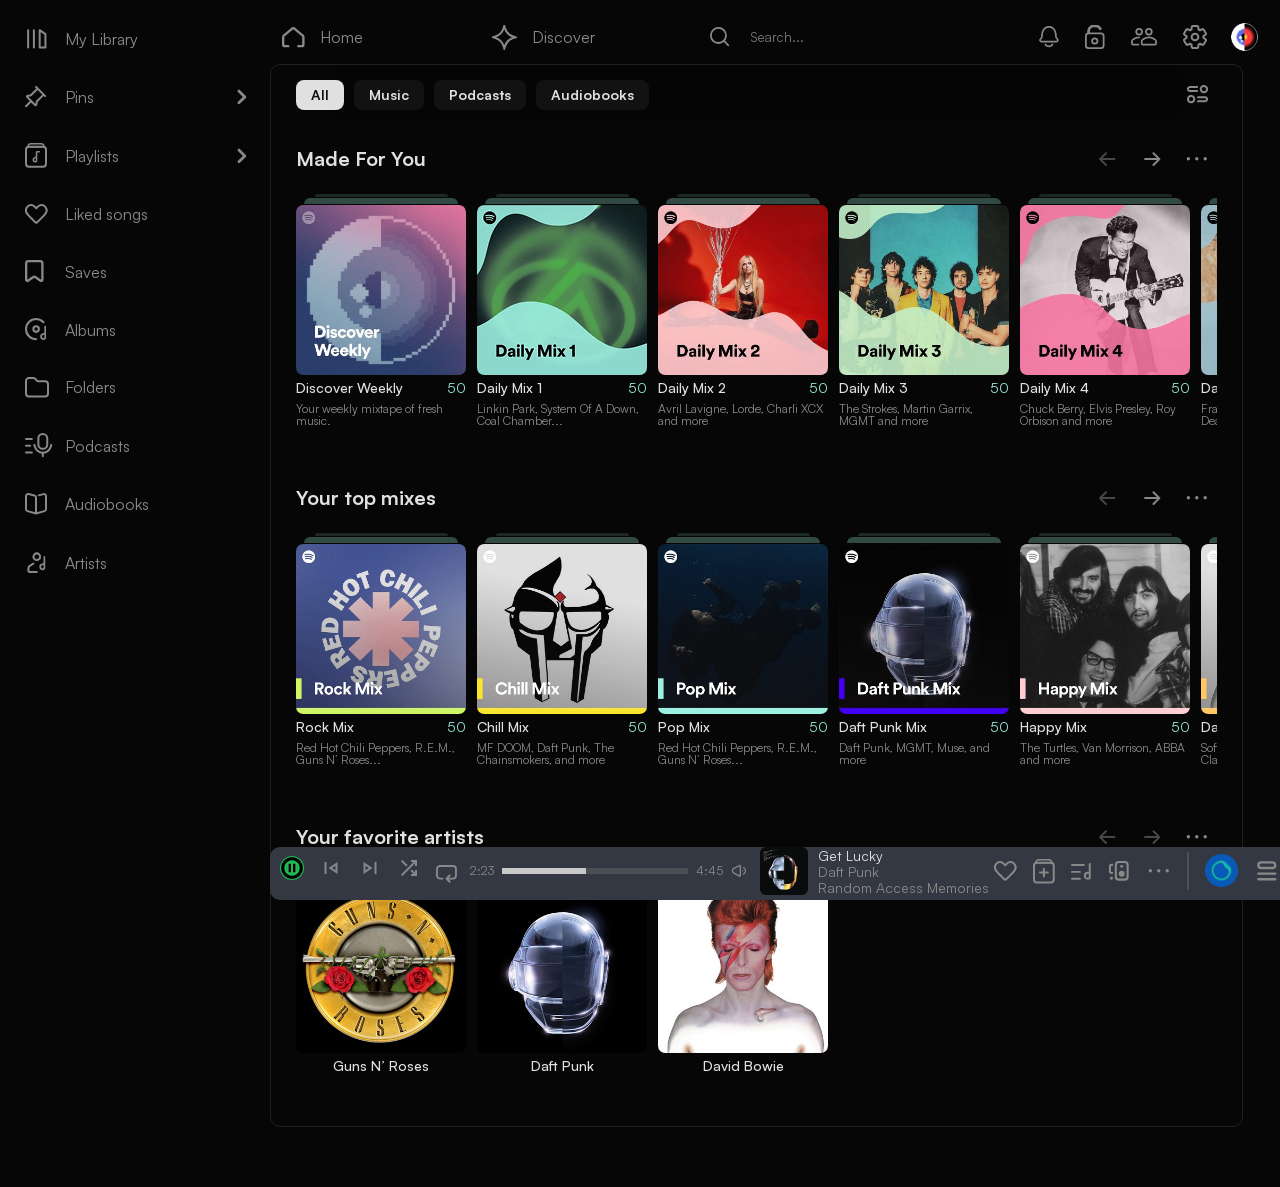
==== index.html @ cb9ab655 "created search-page" ====
<!doctype html>
<html lang="en">

<head>
  <meta charset="UTF-8" />
  <meta name="viewport" content="width=device-width, initial-scale=1.0" />
  <title>Spotify</title>
  <link rel="stylesheet" href="./css/styles.css" />
  <link
      rel="stylesheet"
      href="https://fonts.googleapis.com/css2?family=Material+Symbols+Outlined:opsz,wght,FILL,GRAD@20..48,100..700,0..1,-50..200"
    />
  <link rel="icon" sizes="32x32" type="image/png" href="./assets/icons/favicon32.png" />
</head>

<body class="admin-layout">
  <input type="checkbox" id="friends-sidebar-toggle" class="hidden-trigger">
  <header class="header">
    <ul class="menu header__nav_left">
      <li class="header__item">
        <a class="menu__nav" href="#"><img src="./assets/icons/icon_home.svg" alt="" />
          <img src="./assets/icons/icon_homeA.svg" alt="icon home" />Home</a>
      </li>
      <li class="header__item">
        <a class="menu__nav" href="./pages/discover/discover.html"><img src="./assets/icons/icon_discover.svg" alt="icon discover" />
          <img src="./assets/icons/icon_discoverA.svg" alt="" />Discover</a>
      </li>
      <!-- icon search           -->
      <li class="header__item search">
        <input type="text" onclick="window.location.href='pages/search/search.html'" placeholder="Search..." class="search__bar" name="search-bar" />
      </li>
    </ul>
    <ul class="menu header__nav_right">
      <!-- icon bell            -->
      <li>
        <a class="menu__nav" href="#">
          <svg class="menu__icon" width="24" height="26" viewBox="0 0 24 26" fill="none"
            xmlns="http://www.w3.org/2000/svg">
            <path
              d="M19.4546 17.5398H4.39895C3.20929 17.5398 2.55941 16.1522 3.32101 15.2383L4.57552 13.7329C4.79088 13.4745 4.89842 13.1476 4.89514 12.8112C4.8745 10.6918 5.24657 2.80664 11.9268 2.80664C18.607 2.80664 18.9791 10.6918 18.9584 12.8112C18.9552 13.1476 19.0627 13.4745 19.2781 13.7329L20.5326 15.2383C21.2942 16.1522 20.6443 17.5398 19.4546 17.5398Z"
              stroke-width="1.6838" stroke-linecap="round" stroke-linejoin="round" />
            <path
              d="M8.41895 20.3459C8.41895 20.3459 9.12052 22.4507 11.9268 22.4507C14.7331 22.4507 15.4347 20.3459 15.4347 20.3459"
              stroke-width="1.6838" stroke-linecap="round" stroke-linejoin="round" />
          </svg>
        </a>
      </li>
      <!-- icon lock            -->
      <li>
        <a class="menu__nav" href="#">
          <svg class="menu__icon" width="20" height="24" viewBox="0 0 20 24" fill="none"
            xmlns="http://www.w3.org/2000/svg">
            <path
              d="M14.5457 4.26552C14.7544 4.70905 15.2832 4.89939 15.7267 4.69066C16.1702 4.48192 16.3606 3.95316 16.1518 3.50963L14.5457 4.26552ZM3.61666 7.98816C4.49277 7.84598 4.49283 7.84638 4.49289 7.84675C4.49291 7.84684 4.49296 7.84719 4.49299 7.84737C4.49305 7.84773 4.49309 7.84799 4.49312 7.84814C4.49316 7.84844 4.49314 7.84833 4.49306 7.84781C4.4929 7.84676 4.49249 7.84408 4.49187 7.83981C4.49063 7.83128 4.48854 7.81644 4.48589 7.79571C4.48057 7.75421 4.47303 7.68935 4.46549 7.60449C4.45037 7.43439 4.43548 7.18627 4.43819 6.88671C4.44366 6.28146 4.52078 5.49832 4.79016 4.73233C5.05715 3.97315 5.50453 3.25206 6.24453 2.71568C6.98229 2.18093 8.08614 1.77515 9.7633 1.77515V0C7.79098 0 6.30174 0.481792 5.20273 1.27839C4.10595 2.07338 3.47285 3.12744 3.11555 4.1434C2.76065 5.15256 2.66967 6.14457 2.66311 6.87067C2.6598 7.2368 2.67792 7.5434 2.69731 7.76162C2.70702 7.87092 2.71711 7.95861 2.72511 8.02113C2.72911 8.0524 2.7326 8.07743 2.73528 8.09577C2.73661 8.10494 2.73774 8.11244 2.73863 8.11822C2.73908 8.12111 2.73947 8.12357 2.73979 8.12559C2.73995 8.1266 2.74009 8.1275 2.74022 8.1283C2.74028 8.12869 2.74036 8.1292 2.74039 8.1294C2.74047 8.12989 2.74055 8.13034 3.61666 7.98816ZM9.7633 1.77515C11.2681 1.77515 12.31 2.10211 13.0382 2.55229C13.7643 3.00119 14.2364 3.60832 14.5457 4.26552L16.1518 3.50963C15.7204 2.59289 15.0353 1.70001 13.9716 1.0424C12.91 0.386066 11.5295 0 9.7633 0V1.77515Z"
              fill="#898989" />
            <path
              d="M15.9763 8.43188H3.55029C2.07971 8.43188 0.887573 9.62403 0.887573 11.0946V20.4141C0.887573 21.8847 2.07971 23.0768 3.55029 23.0768H15.9763C17.4469 23.0768 18.639 21.8847 18.639 20.4141V11.0946C18.639 9.62403 17.4469 8.43188 15.9763 8.43188Z"
              stroke-width="1.77515" />
            <circle cx="9.76331" cy="15.9763" r="2.66272" stroke-width="1.77515" />
          </svg>
        </a>
      </li>
      <li>
        <label for="friends-sidebar-toggle" class="menu__nav" href="#">
          <img src="./assets/icons/icon_friends.svg" alt="icon friends"/>
          <img src="./assets/icons/icon_friendsActive.svg" alt="icon friends"/>
        </label>
      </li>
      <!-- icon settings            -->
      <li>
        <a class="menu__nav" href="#">
          <svg class="menu__icon" width="24" height="24" viewBox="0 0 24 24" fill="none"
            xmlns="http://www.w3.org/2000/svg">
            <path
              d="M14.1164 1H9.88363C9.60145 1 9.35689 1.09167 9.14995 1.275C8.94302 1.45833 8.82074 1.6875 8.78312 1.9625L8.4445 4.52C8.19994 4.61167 7.96968 4.72167 7.75371 4.85C7.537 4.97833 7.32517 5.11583 7.11824 5.2625L4.66325 4.2725C4.39988 4.18083 4.13651 4.17167 3.87313 4.245C3.60976 4.31833 3.40283 4.47417 3.25233 4.7125L1.16418 8.26C1.01368 8.49833 0.966651 8.755 1.02309 9.03C1.07952 9.305 1.22062 9.525 1.44636 9.69L3.56273 11.2575C3.54392 11.3858 3.53451 11.5098 3.53451 11.6293V12.3718C3.53451 12.4906 3.54392 12.6142 3.56273 12.7425L1.44636 14.31C1.22062 14.475 1.07952 14.695 1.02309 14.97C0.966651 15.245 1.01368 15.5017 1.16418 15.74L3.25233 19.2875C3.38402 19.5442 3.58606 19.7048 3.85846 19.7693C4.13161 19.8331 4.39988 19.8192 4.66325 19.7275L7.11824 18.7375C7.32517 18.8842 7.54151 19.0217 7.76726 19.15C7.993 19.2783 8.21875 19.3883 8.4445 19.48L8.78312 22.0375C8.82074 22.3125 8.94302 22.5417 9.14995 22.725C9.35689 22.9083 9.60145 23 9.88363 23H14.1164C14.3986 23 14.6431 22.9083 14.85 22.725C15.057 22.5417 15.1793 22.3125 15.2169 22.0375L15.5555 19.48C15.8001 19.3883 16.0307 19.2783 16.2474 19.15C16.4634 19.0217 16.6748 18.8842 16.8818 18.7375L19.3368 19.7275C19.6001 19.8192 19.8635 19.8283 20.1269 19.755C20.3902 19.6817 20.5972 19.5258 20.7477 19.2875L22.8358 15.74C22.9863 15.5017 23.0334 15.245 22.9769 14.97C22.9205 14.695 22.7794 14.475 22.5536 14.31L20.4373 12.7425C20.4561 12.6142 20.4655 12.4906 20.4655 12.3718V11.6293C20.4655 11.5098 20.4467 11.3858 20.4091 11.2575L22.5254 9.69C22.7512 9.525 22.8923 9.305 22.9487 9.03C23.0051 8.755 22.9581 8.49833 22.8076 8.26L20.7195 4.74C20.569 4.50167 20.3575 4.34107 20.0851 4.2582C19.812 4.17607 19.5437 4.18083 19.2803 4.2725L16.8818 5.2625C16.6748 5.11583 16.4585 4.97833 16.2327 4.85C16.007 4.72167 15.7813 4.61167 15.5555 4.52L15.2169 1.9625C15.1793 1.6875 15.057 1.45833 14.85 1.275C14.6431 1.09167 14.3986 1 14.1164 1Z"
              stroke-width="2" />
            <circle cx="3.34783" cy="3.34783" r="3.34783" transform="matrix(1 0 0 -1 8.65216 15.3478)"
              stroke-width="2" />
          </svg>
        </a>
      </li>
      <li>
        <a class="menu__nav" href="#"><img src="./assets/icons/icon_sprite.svg" alt="icon sprite" /><img
            src="./assets/icons/icon_sprite.svg" alt="icon sprite" /></a>
      </li>
    </ul>
  </header>
  <aside class="aside-bar">
    <ul class="aside-bar__list">
      <li class="aside-bar__item">
        <a class="aside-bar__link aside-bar__icon--active" href="#">
          <img src="./assets/icons/icon_library.svg" alt="icon library" /><img src="./assets/icons/icon_libraryA.svg"
            alt="icon library" />My Library</a>
      </li>
      <li class="aside-bar__item aside-bar__item--arrow-right">
        <a href="#" class="aside-bar__link"><img src="./assets/icons/icon_pins.svg" alt="icon pins" />Pins</a>
      </li>
      <li class="aside-bar__item aside-bar__item--arrow-right">
        <a href="#" class="aside-bar__link"><img src="./assets/icons/icon_playlists.svg"
            alt="icon playlists" />Playlists</a>
      </li>
      <li class="aside-bar__item">
        <a href="#" class="aside-bar__link"><img src="./assets/icons/icon_liked.svg" alt="icon liked" />Liked
          songs</a>
      </li>
      <li class="aside-bar__item">
        <a href="#" class="aside-bar__link"><img src="./assets/icons/icon_saves.svg" alt="icon saves" />Saves</a>
      </li>
      <li class="aside-bar__item">
        <a href="#" class="aside-bar__link"><img src="./assets/icons/icon_albums.svg" alt="icon albums" />Albums</a>
      </li>
      <li class="aside-bar__item">
        <a href="#" class="aside-bar__link"><img src="./assets/icons/icon_folders.svg" alt="icon folders" />Folders</a>
      </li>
      <li class="aside-bar__item">
        <a href="#" class="aside-bar__link"><img src="./assets/icons/icon_podcasts.svg"
            alt="icon podcasts" />Podcasts</a>
      </li>
      <li class="aside-bar__item">
        <a href="#" class="aside-bar__link"><img src="./assets/icons/icon_audiobooks.svg"
            alt="icon audiobooks" />Audiobooks</a>
      </li>
      <li class="aside-bar__item">
        <a href="#" class="aside-bar__link"><img src="./assets/icons/icon_artists.svg" alt="icon artists" />Artists</a>
      </li>
    </ul>
  </aside>
  <main class="main">

    <!-- main content -->
    <section class="main_section">
      <header>
        <nav>
          <ul class="main-nav-bar">
            <li>
              <button class="main-nav-bar__btn main-nav-bar__btn--active">All</button>
            </li>
            <li>
              <button class="main-nav-bar__btn">Music</button>
            </li>
            <li>
              <button class="main-nav-bar__btn">Podcasts</button>
            </li>
            <li>
              <button class="main-nav-bar__btn">Audiobooks</button>
            </li>
          </ul>
        </nav>
        <button class="home-add-btn">
          <img src="assets/icons/icon_home-add.png" alt="home-add">
        </button>
      </header>

      <!-- recommendations -->
       <section class="recommendations">
        <ul class="recommendations__list">
          <li class="recommendations__item recommendation">
            <img src="assets/recommendation_images/recommendation1.png" alt="Daft Punk" class="recommendation__image">
            <div class="recommendation__info">
              <h3 class="recommendation__info-title">Get Lucky (feat. Pharrell Williams and Nile Rodgers)</h3>
              <p class="recommendation__info-description">Daft Punk</p>
            </div>
          </li>
          <li class="recommendations__item recommendation">
            <img src="assets/recommendation_images/recommendation2.png" alt="Daft Punk" class="recommendation__image">
            <div class="recommendation__info">
              <h3 class="recommendation__info-title">Daily Mix 2</h3>
              <p class="recommendation__info-description"></p>
            </div>
          </li>
          <li class="recommendations__item recommendation">
            <img src="assets/recommendation_images/recommendation3.png" alt="Daft Punk" class="recommendation__image">
            <div class="recommendation__info">
              <h3 class="recommendation__info-title">Daily Mix 1</h3>
              <p class="recommendation__info-description"></p>
            </div>
          </li>
          <li class="recommendations__item recommendation">
            <img src="assets/recommendation_images/recommendation1.png" alt="Daft Punk" class="recommendation__image">
            <div class="recommendation__info">
              <h3 class="recommendation__info-title">Instant Crush</h3>
              <p class="recommendation__info-description">Daft Punk</p>
            </div>
          </li>
          <li class="recommendations__item recommendation">
            <img src="assets/recommendation_images/recommendation1.png" alt="Daft Punk" class="recommendation__image">
            <div class="recommendation__info">
              <h3 class="recommendation__info-title">Around the world</h3>
              <p class="recommendation__info-description">Daft Punk</p>
            </div>
          </li>
          <li class="recommendations__item recommendation">
            <img src="assets/recommendation_images/recommendation6.png" alt="Daft Punk" class="recommendation__image">
            <div class="recommendation__info">
              <h3 class="recommendation__info-title">Rock Mix</h3>
              <p class="recommendation__info-description"></p>
            </div>
          </li>
        </ul>
       </section>

      <!-- cards section -->
      <section class="cards">
        <header>
          <h2>Made For You</h2>
          <nav>
            <ul class="cards__nav-bar">
              <li>
                <button class="cards__nav-bar-btn cards__nav-bar-btn--disabled">
                  <img src="./assets/icons/icon_arrow-left.svg" alt="left arrow">
                </button>
              </li>
              <li>
                <button class="cards__nav-bar-btn">
                  <img src="./assets/icons/icon_arrow-right.svg" alt="right arrow">
                </button>
              </li>
              <li>
                <button class="cards__nav-bar-btn">
                  <img src="./assets/icons/icon_ellipsis.svg" alt="ellipsis">
                </button>
              </li>
            </ul>
          </nav>
        </header>
        <ul class="cards__list">
          <li>
            <div class="card">
              <div class="card__image">
                <div class="card__image-top-mirror-second"></div>
                <div class="card__image-top-mirror-first"></div>
                <img src="./assets/card_images/DiscoverWeekly.png" alt="Discover Weekly">
              </div>
              <div class="card__content">
                <header>
                  <h3>
                    Discover Weekly
                  </h3>
                  <span>
                    50
                  </span>
                </header>
                <p>
                  Your weekly mixtape of fresh music.
                </p>
              </div>
            </div>
          </li>
          <li>
            <div class="card">
              <div class="card__image">
                <div class="card__image-top-mirror-second"></div>
                <div class="card__image-top-mirror-first"></div>
                <img src="./assets/card_images/DailyMix1.png" alt="Daily Mix 1">
              </div>
              <div class="card__content">
                <header>
                  <h3>
                    Daily Mix 1
                  </h3>
                  <span>
                    50
                  </span>
                </header>
                <p>
                  Linkin Park, System Of A Down, Coal Chamber...
                </p>
              </div>
            </div>
          </li>
          <li>
            <div class="card">
              <div class="card__image">
                <div class="card__image-top-mirror-second"></div>
                <div class="card__image-top-mirror-first"></div>
                <img src="./assets/card_images/DailyMix2.png" alt="Daily Mix 2">
              </div>
              <div class="card__content">
                <header>
                  <h3>
                    Daily Mix 2
                  </h3>
                  <span>
                    50
                  </span>
                </header>
                <p>
                  Avril Lavigne, Lorde, Charli XCX and more
                </p>
              </div>
            </div>
          </li>
          <li>
            <div class="card">
              <div class="card__image">
                <div class="card__image-top-mirror-second"></div>
                <div class="card__image-top-mirror-first"></div>
                <img src="./assets/card_images/DailyMix3.png" alt="Daily Mix 3">
              </div>
              <div class="card__content">
                <header>
                  <h3>
                    Daily Mix 3
                  </h3>
                  <span>
                    50
                  </span>
                </header>
                <p>
                  The Strokes, Martin Garrix, MGMT and more
                </p>
              </div>
            </div>
          </li>
          <li>
            <div class="card">
              <div class="card__image">
                <div class="card__image-top-mirror-second"></div>
                <div class="card__image-top-mirror-first"></div>
                <img src="./assets/card_images/DailyMix4.png" alt="Daily Mix 4">
              </div>
              <div class="card__content">
                <header>
                  <h3>
                    Daily Mix 4
                  </h3>
                  <span>
                    50
                  </span>
                </header>
                <p>
                  Chuck Berry, Elvis Presley, Roy Orbison and more
                </p>
              </div>
            </div>
          </li>
          <li>
            <div class="card">
              <div class="card__image">
                <div class="card__image-top-mirror-second"></div>
                <div class="card__image-top-mirror-first"></div>
                <img src="./assets/card_images/DailyMix6.png" alt="Daily Mix 6">
              </div>
              <div class="card__content">
                <header>
                  <h3>
                    Daily Mix 6
                  </h3>
                  <span>
                    50
                  </span>
                </header>
                <p>
                  Frank Sinatra, Gerhard Trede, Dean Martin and more
                </p>
              </div>
            </div>
          </li>
          <li>
            <div class="card">
              <div class="card__image">
                <div class="card__image-top-mirror-second"></div>
                <div class="card__image-top-mirror-first"></div>
                <img src="./assets/card_images/NirvanaRadio.png" alt="Nirvana Radio">
              </div>
              <div class="card__content">
                <header>
                  <h3>
                    Nirvana Radio
                  </h3>
                  <span>
                    50
                  </span>
                </header>
                <p>
                  The Strokes, Martin Garrix, MGMT and more
                </p>
              </div>
            </div>
          </li>
          <li>
            <div class="card">
              <div class="card__image">
                <div class="card__image-top-mirror-second"></div>
                <div class="card__image-top-mirror-first"></div>
                <img src="./assets/card_images/FallOutBoyRadio.png" alt="Fall Out Boy Radio">
              </div>
              <div class="card__content">
                <header>
                  <h3>
                    Fall Out Boy Radio
                  </h3>
                  <span>
                    50
                  </span>
                </header>
                <p>
                  With Panic! At The Disco, The All-American Rejects,...
                </p>
              </div>
            </div>
          </li>
          <li>
            <div class="card">
              <div class="card__image">
                <div class="card__image-top-mirror-second"></div>
                <div class="card__image-top-mirror-first"></div>
                <img src="./assets/card_images/DiscoverWeekly.png" alt="Discover Weekly">
              </div>
              <div class="card__content">
                <header>
                  <h3>
                    Discover Weekly
                  </h3>
                  <span>
                    50
                  </span>
                </header>
                <p>
                  Your weekly mixtape of fresh music.
                </p>
              </div>
            </div>
          </li>
          <li>
            <div class="card">
              <div class="card__image">
                <div class="card__image-top-mirror-second"></div>
                <div class="card__image-top-mirror-first"></div>
                <img src="./assets/card_images/DailyMix1.png" alt="Daily Mix 1">
              </div>
              <div class="card__content">
                <header>
                  <h3>
                    Daily Mix 1
                  </h3>
                  <span>
                    50
                  </span>
                </header>
                <p>
                  Linkin Park, System Of A Down, Coal Chamber...
                </p>
              </div>
            </div>
          </li>
          <li>
            <div class="card">
              <div class="card__image">
                <div class="card__image-top-mirror-second"></div>
                <div class="card__image-top-mirror-first"></div>
                <img src="./assets/card_images/DailyMix2.png" alt="Daily Mix 2">
              </div>
              <div class="card__content">
                <header>
                  <h3>
                    Daily Mix 2
                  </h3>
                  <span>
                    50
                  </span>
                </header>
                <p>
                  Avril Lavigne, Lorde, Charli XCX and more
                </p>
              </div>
            </div>
          </li>
          <li>
            <div class="card">
              <div class="card__image">
                <div class="card__image-top-mirror-second"></div>
                <div class="card__image-top-mirror-first"></div>
                <img src="./assets/card_images/DailyMix3.png" alt="Daily Mix 3">
              </div>
              <div class="card__content">
                <header>
                  <h3>
                    Daily Mix 3
                  </h3>
                  <span>
                    50
                  </span>
                </header>
                <p>
                  The Strokes, Martin Garrix, MGMT and more
                </p>
              </div>
            </div>
          </li>
          <li>
            <div class="card">
              <div class="card__image">
                <div class="card__image-top-mirror-second"></div>
                <div class="card__image-top-mirror-first"></div>
                <img src="./assets/card_images/DailyMix4.png" alt="Daily Mix 4">
              </div>
              <div class="card__content">
                <header>
                  <h3>
                    Daily Mix 4
                  </h3>
                  <span>
                    50
                  </span>
                </header>
                <p>
                  Chuck Berry, Elvis Presley, Roy Orbison and more
                </p>
              </div>
            </div>
          </li>
          <li>
            <div class="card">
              <div class="card__image">
                <div class="card__image-top-mirror-second"></div>
                <div class="card__image-top-mirror-first"></div>
                <img src="./assets/card_images/DailyMix6.png" alt="Daily Mix 6">
              </div>
              <div class="card__content">
                <header>
                  <h3>
                    Daily Mix 6
                  </h3>
                  <span>
                    50
                  </span>
                </header>
                <p>
                  Frank Sinatra, Gerhard Trede, Dean Martin and more
                </p>
              </div>
            </div>
          </li>
          <li>
            <div class="card">
              <div class="card__image">
                <div class="card__image-top-mirror-second"></div>
                <div class="card__image-top-mirror-first"></div>
                <img src="./assets/card_images/NirvanaRadio.png" alt="Nirvana Radio">
              </div>
              <div class="card__content">
                <header>
                  <h3>
                    Nirvana Radio
                  </h3>
                  <span>
                    50
                  </span>
                </header>
                <p>
                  The Strokes, Martin Garrix, MGMT and more
                </p>
              </div>
            </div>
          </li>
          <li>
            <div class="card">
              <div class="card__image">
                <div class="card__image-top-mirror-second"></div>
                <div class="card__image-top-mirror-first"></div>
                <img src="./assets/card_images/FallOutBoyRadio.png" alt="Fall Out Boy Radio">
              </div>
              <div class="card__content">
                <header>
                  <h3>
                    Fall Out Boy Radio
                  </h3>
                  <span>
                    50
                  </span>
                </header>
                <p>
                  With Panic! At The Disco, The All-American Rejects,...
                </p>
              </div>
            </div>
          </li>
        </ul>
      </section>
      <section class="cards">
        <header>
          <h2>Your top mixes</h2>
          <nav>
            <ul class="cards__nav-bar">
              <li>
                <button class="cards__nav-bar-btn cards__nav-bar-btn--disabled">
                  <img src="./assets/icons/icon_arrow-left.svg" alt="left arrow">
                </button>
              </li>
              <li>
                <button class="cards__nav-bar-btn">
                  <img src="./assets/icons/icon_arrow-right.svg" alt="right arrow">
                </button>
              </li>
              <li>
                <button class="cards__nav-bar-btn">
                  <img src="./assets/icons/icon_ellipsis.svg" alt="ellipsis">
                </button>
              </li>
            </ul>
          </nav>
        </header>
        <ul class="cards__list">
          <li>
            <div class="card">
              <div class="card__image">
                <div class="card__image-top-mirror-second"></div>
                <div class="card__image-top-mirror-first"></div>
                <img src="./assets/card_images/RockMix.png" alt="Rock Mix">
              </div>
              <div class="card__content">
                <header>
                  <h3>
                    Rock Mix
                  </h3>
                  <span>
                    50
                  </span>
                </header>
                <p>
                  Red Hot Chili Peppers, R.E.M., Guns N’ Roses...
                </p>
              </div>
            </div>
          </li>
          <li>
            <div class="card">
              <div class="card__image">
                <div class="card__image-top-mirror-second"></div>
                <div class="card__image-top-mirror-first"></div>
                <img src="./assets/card_images/ChillMix.png" alt="Chill Mix">
              </div>
              <div class="card__content">
                <header>
                  <h3>
                    Chill Mix
                  </h3>
                  <span>
                    50
                  </span>
                </header>
                <p>
                  MF DOOM, Daft Punk, The Chainsmokers, and more
                </p>
              </div>
            </div>
          </li>
          <li>
            <div class="card">
              <div class="card__image">
                <div class="card__image-top-mirror-second"></div>
                <div class="card__image-top-mirror-first"></div>
                <img src="./assets/card_images/PopMix.png" alt="Pop Mix">
              </div>
              <div class="card__content">
                <header>
                  <h3>
                    Pop Mix
                  </h3>
                  <span>
                    50
                  </span>
                </header>
                <p>
                  Red Hot Chili Peppers, R.E.M., Guns N’ Roses...
                </p>
              </div>
            </div>
          </li>
          <li>
            <div class="card">
              <div class="card__image">
                <div class="card__image-top-mirror-second"></div>
                <div class="card__image-top-mirror-first"></div>
                <img src="./assets/card_images/DaftPunkMix.png" alt="Daft Punk Mix">
              </div>
              <div class="card__content">
                <header>
                  <h3>
                    Daft Punk Mix
                  </h3>
                  <span>
                    50
                  </span>
                </header>
                <p>
                  Daft Punk, MGMT, Muse, and more
                </p>
              </div>
            </div>
          </li>
          <li>
            <div class="card">
              <div class="card__image">
                <div class="card__image-top-mirror-second"></div>
                <div class="card__image-top-mirror-first"></div>
                <img src="./assets/card_images/HappyMix.png" alt="Happy Mix">
              </div>
              <div class="card__content">
                <header>
                  <h3>
                    Happy Mix
                  </h3>
                  <span>
                    50
                  </span>
                </header>
                <p>
                  The Turtles, Van Morrison, ABBA and more
                </p>
              </div>
            </div>
          </li>
          <li>
            <div class="card">
              <div class="card__image">
                <div class="card__image-top-mirror-second"></div>
                <div class="card__image-top-mirror-first"></div>
                <img src="./assets/card_images/DavidBowieMix.png" alt="David Bowie Mix">
              </div>
              <div class="card__content">
                <header>
                  <h3>
                    David Bowie Mix
                  </h3>
                  <span>
                    50
                  </span>
                </header>
                <p>
                  Soft Cell, The Who and The Clash
                </p>
              </div>
            </div>
          </li>
          <li>
            <div class="card">
              <div class="card__image">
                <div class="card__image-top-mirror-second"></div>
                <div class="card__image-top-mirror-first"></div>
                <img src="./assets/card_images/UpbeatMix.png" alt="Upbeat Mix">
              </div>
              <div class="card__content">
                <header>
                  <h3>
                    Upbeat Mix
                  </h3>
                  <span>
                    50
                  </span>
                </header>
                <p>
                  Kylie Minogue, Charli XCX, Cage The Elephant and...
                </p>
              </div>
            </div>
          </li>
          <li>
            <div class="card">
              <div class="card__image">
                <div class="card__image-top-mirror-second"></div>
                <div class="card__image-top-mirror-first"></div>
                <img src="./assets/card_images/60sMix.png" alt="60s Mix">
              </div>
              <div class="card__content">
                <header>
                  <h3>
                    60s Mix
                  </h3>
                  <span>
                    50
                  </span>
                </header>
                <p>
                  Chuck Berry, Skeeter David, Van Morrison and...
                </p>
              </div>
            </div>
          </li>
          <li>
            <div class="card">
              <div class="card__image">
                <div class="card__image-top-mirror-second"></div>
                <div class="card__image-top-mirror-first"></div>
                <img src="./assets/card_images/RockMix.png" alt="Rock Mix">
              </div>
              <div class="card__content">
                <header>
                  <h3>
                    Rock Mix
                  </h3>
                  <span>
                    50
                  </span>
                </header>
                <p>
                  Red Hot Chili Peppers, R.E.M., Guns N’ Roses...
                </p>
              </div>
            </div>
          </li>
          <li>
            <div class="card">
              <div class="card__image">
                <div class="card__image-top-mirror-second"></div>
                <div class="card__image-top-mirror-first"></div>
                <img src="./assets/card_images/ChillMix.png" alt="Chill Mix">
              </div>
              <div class="card__content">
                <header>
                  <h3>
                    Chill Mix
                  </h3>
                  <span>
                    50
                  </span>
                </header>
                <p>
                  MF DOOM, Daft Punk, The Chainsmokers, and more
                </p>
              </div>
            </div>
          </li>
          <li>
            <div class="card">
              <div class="card__image">
                <div class="card__image-top-mirror-second"></div>
                <div class="card__image-top-mirror-first"></div>
                <img src="./assets/card_images/PopMix.png" alt="Pop Mix">
              </div>
              <div class="card__content">
                <header>
                  <h3>
                    Pop Mix
                  </h3>
                  <span>
                    50
                  </span>
                </header>
                <p>
                  Red Hot Chili Peppers, R.E.M., Guns N’ Roses...
                </p>
              </div>
            </div>
          </li>
          <li>
            <div class="card">
              <div class="card__image">
                <div class="card__image-top-mirror-second"></div>
                <div class="card__image-top-mirror-first"></div>
                <img src="./assets/card_images/DaftPunkMix.png" alt="Daft Punk Mix">
              </div>
              <div class="card__content">
                <header>
                  <h3>
                    Daft Punk Mix
                  </h3>
                  <span>
                    50
                  </span>
                </header>
                <p>
                  Daft Punk, MGMT, Muse, and more
                </p>
              </div>
            </div>
          </li>
          <li>
            <div class="card">
              <div class="card__image">
                <div class="card__image-top-mirror-second"></div>
                <div class="card__image-top-mirror-first"></div>
                <img src="./assets/card_images/HappyMix.png" alt="Happy Mix">
              </div>
              <div class="card__content">
                <header>
                  <h3>
                    Happy Mix
                  </h3>
                  <span>
                    50
                  </span>
                </header>
                <p>
                  The Turtles, Van Morrison, ABBA and more
                </p>
              </div>
            </div>
          </li>
          <li>
            <div class="card">
              <div class="card__image">
                <div class="card__image-top-mirror-second"></div>
                <div class="card__image-top-mirror-first"></div>
                <img src="./assets/card_images/DavidBowieMix.png" alt="David Bowie Mix">
              </div>
              <div class="card__content">
                <header>
                  <h3>
                    David Bowie Mix
                  </h3>
                  <span>
                    50
                  </span>
                </header>
                <p>
                  Soft Cell, The Who and The Clash
                </p>
              </div>
            </div>
          </li>
          <li>
            <div class="card">
              <div class="card__image">
                <div class="card__image-top-mirror-second"></div>
                <div class="card__image-top-mirror-first"></div>
                <img src="./assets/card_images/UpbeatMix.png" alt="Upbeat Mix">
              </div>
              <div class="card__content">
                <header>
                  <h3>
                    Upbeat Mix
                  </h3>
                  <span>
                    50
                  </span>
                </header>
                <p>
                  Kylie Minogue, Charli XCX, Cage The Elephant and...
                </p>
              </div>
            </div>
          </li>
          <li>
            <div class="card">
              <div class="card__image">
                <div class="card__image-top-mirror-second"></div>
                <div class="card__image-top-mirror-first"></div>
                <img src="./assets/card_images/60sMix.png" alt="60s Mix">
              </div>
              <div class="card__content">
                <header>
                  <h3>
                    60s Mix
                  </h3>
                  <span>
                    50
                  </span>
                </header>
                <p>
                  Chuck Berry, Skeeter David, Van Morrison and...
                </p>
              </div>
            </div>
          </li>
        </ul>
      </section>
      <section class="cards">
        <header>
          <h2>Your favorite artists</h2>
          <nav>
            <ul class="cards__nav-bar">
              <li>
                <button class="cards__nav-bar-btn cards__nav-bar-btn--disabled">
                  <img src="./assets/icons/icon_arrow-left.svg" alt="left arrow">
                </button>
              </li>
              <li>
                <button class="cards__nav-bar-btn  cards__nav-bar-btn--disabled">
                  <img src="./assets/icons/icon_arrow-right.svg" alt="right arrow">
                </button>
              </li>
              <li>
                <button class="cards__nav-bar-btn">
                  <img src="./assets/icons/icon_ellipsis.svg" alt="ellipsis">
                </button>
              </li>
            </ul>
          </nav>
        </header>
        <ul class="cards__list">
          <li>
            <div class="card card--artist">
              <div class="card__image">
                <div class="card__image-top-mirror-second"></div>
                <div class="card__image-top-mirror-first"></div>
                <img src="./assets/card_images/GunsNRoses.png" alt="Guns N' Roses">
              </div>
              <div class="card__content">
                <header>
                  <h3>
                    Guns N’ Roses
                  </h3>
                  <span>
                    50
                  </span>
                </header>
                <p>
                  Guns N’ Roses
                </p>
              </div>
            </div>
          </li>
          <li>
            <div class="card card--artist">
              <div class="card__image">
                <div class="card__image-top-mirror-second"></div>
                <div class="card__image-top-mirror-first"></div>
                <img src="./assets/card_images/DaftPunk.png" alt="Daft Punk">
              </div>
              <div class="card__content">
                <header>
                  <h3>
                    Daft Punk
                  </h3>
                  <span>
                    50
                  </span>
                </header>
                <p>
                  Daft Punk
                </p>
              </div>
            </div>
          </li>
          <li>
            <div class="card card--artist">
              <div class="card__image">
                <div class="card__image-top-mirror-second"></div>
                <div class="card__image-top-mirror-first"></div>
                <img src="./assets/card_images/DavidBowie.png" alt="David Bowie">
              </div>
              <div class="card__content">
                <header>
                  <h3>
                    David Bowie
                  </h3>
                  <span>
                    50
                  </span>
                </header>
                <p>
                  David Bowie
                </p>
              </div>
            </div>
          </li>
        </ul>
      </section>
    </section>

    <!-- Friends Activity -->
    <section class="friends_activity">
      <header class="friends_activity__header">
        <h3>
          Friends Activity
        </h3>
        <nav>
          <ul class="friends_activity__nav-bar">
            <li>
              <button>
                <img src="./assets/icons/icon_friend_add.svg" alt="Add Friend">
              </button>
            </li>
            <li>
              <label for="friends-sidebar-toggle">
                <img src="./assets/icons/icon_close.svg" alt="Close">
              </label>
            </li>
          </ul>
        </nav>
      </header>
      <ul class="friends_activity__list">
        <li class="friends_activity__item">
          <img src="assets/friend_images/friend4.png" alt="Friend Avatar" class="friends_activity__item-avatar">
          <div class="friends_activity__item-info">
            <h4 class="friends_activity__item-info-name">FriendlyMusicListener</h4>
            <div class="friends_activity__item-info-activity friends_activity__item-info-activity--active">
              <div class="friends_activity__item-info-activity--active-icon">
                <img src="assets/icons/icon_music-pictogram.svg" alt="Just now">
              </div>
              <span class="friends_activity__item-info-activity--active-time">Just now</span>
              <p class="friends_activity__item-info-activity-song">Goosebumps</p>
              <span class="friends_activity__item-info-activity-separator">•</span>
              <p class="friends_activity__item-info-activity-artist">Travis Scott</p>
            </div>
          </div>
        </li>
        <li class="friends_activity__item">
          <img src="assets/friend_images/friend1.png" alt="Friend Avatar" class="friends_activity__item-avatar">
          <div class="friends_activity__item-info">
            <h4 class="friends_activity__item-info-name">AverageMusicEnjoyer</h4>
            <div class="friends_activity__item-info-activity friends_activity__item-info-activity--active">
              <div class="friends_activity__item-info-activity--active-icon">
                <img src="assets/icons/icon_music-pictogram.svg" alt="Just now">
              </div>
              <span class="friends_activity__item-info-activity--active-time">Just now</span>
              <p class="friends_activity__item-info-activity-song">Get Lucky</p>
              <span class="friends_activity__item-info-activity-separator">•</span>
              <p class="friends_activity__item-info-activity-artist">Daft Punk</p>
            </div>
          </div>
        </li>
        <li class="friends_activity__item">
          <img src="assets/friend_images/friend2.png" alt="Friend Avatar" class="friends_activity__item-avatar">
          <div class="friends_activity__item-info">
            <h4 class="friends_activity__item-info-name">MusicEnthusiast</h4>
            <div class="friends_activity__item-info-activity">
              <div class="friends_activity__item-info-activity--active-icon">
                <img src="assets/icons/icon_music-pictogram.svg" alt="Just now">
              </div>
              <span class="friends_activity__item-info-activity--active-time">1h</span>
              <p class="friends_activity__item-info-activity-song">would he</p>
              <span class="friends_activity__item-info-activity-separator">•</span>
              <p class="friends_activity__item-info-activity-artist">joji</p>
            </div>
          </div>
        </li>
        <li class="friends_activity__item">
          <img src="assets/friend_images/friend3.png" alt="Friend Avatar" class="friends_activity__item-avatar">
          <div class="friends_activity__item-info">
            <h4 class="friends_activity__item-info-name">IListenToMusic56</h4>
            <div class="friends_activity__item-info-activity">
              <div class="friends_activity__item-info-activity--active-icon">
                <img src="assets/icons/icon_music-pictogram.svg" alt="Just now">
              </div>
              <span class="friends_activity__item-info-activity--active-time">6h</span>
              <p class="friends_activity__item-info-activity-song">Rockstar</p>
              <span class="friends_activity__item-info-activity-separator">•</span>
              <p class="friends_activity__item-info-activity-artist">Post Malone</p>
            </div>
          </div>
        </li>
      </ul>
    </section>
  </main>
  <footer class="player">
      <div class="player-footer">
        <div class="controls">
          <button>
            <span class="material-symbols-outlined pause"> pause_circle </span>
            <span class="material-symbols-outlined play"> play_circle </span>
          </button>
          <button>
            <span class="material-symbols-outlined"> skip_previous </span>
          </button>
          <button>
            <span class="material-symbols-outlined"> skip_next </span>
          </button>
          <button>
            <span class="material-symbols-outlined"> shuffle </span>
          </button>
          <button class="repeat">
            <img src="./assets/footer-image/repeat.svg" alt="repeat" />
          </button>
        </div>

        <div class="progress-area">
          <p class="time">2:23</p>
          <div class="progress-bar">
            <div class="progress"></div>
          </div>
          <span class="time">4:45</span>
          <a href="#">
            <img src="./assets/footer-image/dynamics.svg" alt="dynamics" />
          </a>
        </div>

        <div class="song-info">
          <img src="./assets/footer-image/song-get.svg" alt="Get lucky" />

          <div class="song-text">
            <p class="song-title">Get Lucky</p>
            <p class="song-artist">Daft Punk</p>
            <p class="song-memories">Random Access Memories</p>
          </div>
        </div>
        <div class="actions mobile-desctop">
          <ul>
            <li>
              <a href="#">
                <img src="./assets/footer-image/favourite.svg" alt="favorite" />
              </a>
            </li>
            <li class="mobile-add">
              <a href="#">
                <img
                  src="./assets/footer-image/add-playlist.svg"
                  alt="add-playlist"
                />
              </a>
            </li>
            <li>
              <a href="#">
                <img src="./assets/footer-image/lyrics.svg" alt="lyrics" />
              </a>
            </li>
            <li>
              <a href="#">
                <img src="./assets/footer-image/device.svg" alt="device" />
              </a>
            </li>
            <li>
              <a href="#">
                <img src="./assets/footer-image/semicolon.svg" alt="colon" />
              </a>
            </li>
            <li>
              <img
                src="./assets/footer-image/horizontal.svg"
                alt="horizontal"
              />
            </li>
            <li>
              <a href="#">
                <img src="./assets/footer-image/dj.svg" alt="colon" />
              </a>
            </li>
            <li>
              <a href="#">
                <img src="./assets/footer-image/default.svg" alt="colon" />
              </a>
            </li>
          </ul>
        </div>
      </div>
      <div class="mobile-footer-player-none">
        <a href="#">
          <img
            src="./assets/footer-image/add-playlist.svg"
            alt="add-playlist"
          />
        </a>
        <button class="play-arrow">
          <span class="material-symbols-outlined"> play_circle </span>
        </button>
      </div>
    </footer>
</body>

</html>
---- css/styles.css ----
@import url("satoshi.css");
* {
  margin: 0;
  padding: 0;
  box-sizing: border-box;
  list-style-type: none;
}

html, body {
  width: 100%;
  height: 100%;
}

body {
  background-color: rgb(6, 6, 6);
  padding: 10px 10px;
}

a {
  text-decoration: none;
}

img {
  max-width: 100%;
  height: auto;
  display: block;
}

body, button, input, textarea {
  font-family: "Satoshi-Variable", sans-serif;
}

button, label {
  border: 0;
  background: transparent;
  cursor: pointer;
  transition: all 0.2s ease-in-out;
}

.main-nav-bar__btn {
  padding: 8px 15px;
  background: rgba(32, 32, 32, 0.5);
  border-radius: 8px;
  color: rgb(224, 224, 224);
  font-weight: 700;
  font-size: 14px;
  line-height: 100%;
  letter-spacing: 3%;
}
.main-nav-bar__btn:hover {
  color: rgb(17, 17, 17);
  background: rgb(224, 224, 224);
}
.main-nav-bar__btn--active {
  color: rgb(17, 17, 17);
  background: rgb(224, 224, 224);
}

.home-add-btn {
  width: 40px;
  height: 40px;
  display: flex;
  align-items: center;
  justify-content: center;
}
.home-add-btn:hover {
  opacity: 0.5;
}

.cards {
  display: flex;
  flex-direction: column;
  gap: 15px;
  padding: 0 25px;
}
.cards > header {
  display: flex;
  justify-content: space-between;
  align-items: center;
}
.cards > header h2 {
  color: rgb(224, 224, 224);
  font-weight: 700;
  font-size: 20px;
  line-height: 100%;
  letter-spacing: 3%;
}
.cards__nav-bar {
  display: flex;
  gap: 5px;
}
.cards__nav-bar-btn {
  width: 40px;
  height: 40px;
  display: flex;
  align-items: center;
  justify-content: center;
}
.cards__nav-bar-btn:hover {
  opacity: 0.5;
}
.cards__nav-bar-btn--disabled {
  opacity: 0.5;
  cursor: not-allowed;
}
.cards__list {
  width: 100%;
  flex-grow: 1;
  min-width: 0;
  display: flex;
  flex-wrap: nowrap;
  gap: 11px;
  overflow-y: auto;
  -ms-overflow-style: none;
  scrollbar-width: none;
}
.cards__list::-webkit-scrollbar {
  display: none;
}

.card {
  width: 170px;
  height: 254px;
  transition: all 0.2s ease-in-out;
}
.card:hover {
  cursor: pointer;
  opacity: 0.5;
}
.card__image {
  display: flex;
  flex-direction: column;
  align-items: center;
  justify-content: start;
  gap: 1px;
  height: 181px;
  margin-bottom: 6px;
}
.card__image-top-mirror-first {
  width: 154px;
  height: 6px;
  border-top-left-radius: 7.25px;
  border-top-right-radius: 7.25px;
  background: rgba(149, 230, 211, 0.3);
}
.card__image-top-mirror-second {
  width: 133px;
  height: 3px;
  border-top-left-radius: 7.25px;
  border-top-right-radius: 7.25px;
  background: rgba(149, 230, 211, 0.15);
}
.card__image img {
  width: 100%;
  object-fit: cover;
  border-radius: 7.25px;
  margin-bottom: 0;
}
.card__content {
  width: 100%;
  height: 59px;
  margin-bottom: 7.25px;
  overflow: hidden;
}
.card__content header {
  display: flex;
  justify-content: space-between;
  align-items: center;
  margin-bottom: 8px;
}
.card__content header h3 {
  color: rgb(224, 224, 224);
  font-weight: 500;
  font-size: 14px;
  line-height: 100%;
  letter-spacing: 3%;
}
.card__content header span {
  color: #95E6D3;
  font-weight: 400;
  font-size: 14px;
  line-height: 100%;
  letter-spacing: 3%;
}
.card__content p {
  color: rgb(137, 137, 137);
  font-weight: 400;
  font-size: 12px;
  line-height: 100%;
  letter-spacing: 3%;
}
.card--artist .card__content header {
  justify-content: center;
}
.card--artist .card__content header span, .card--artist .card__content p {
  display: none;
}

@media screen and (max-width: 770px) {
  .main-nav-bar li:first-child,
  .cards__nav-bar li:nth-child(1),
  .cards__nav-bar li:nth-child(2) {
    display: none;
  }
}
.friends_activity {
  width: 0;
  opacity: 0;
  overflow: hidden;
  transition: width 0.3s ease;
  height: 100%;
  padding: 10px;
  display: flex;
  flex-shrink: 0;
  flex-direction: column;
  gap: 32px;
  border: 1px solid rgb(32, 32, 32);
  border-radius: 10px;
}
.friends_activity__header {
  display: flex;
  align-items: center;
  justify-content: space-between;
}
.friends_activity__header h3 {
  padding: 10px;
  color: rgb(224, 224, 224);
  font-weight: 500;
  font-size: 14px;
  line-height: 100%;
  letter-spacing: 3%;
}
.friends_activity__nav-bar {
  display: flex;
  gap: 5px;
}
.friends_activity__nav-bar button, .friends_activity__nav-bar label {
  width: 40px;
  height: 40px;
  display: flex;
  align-items: center;
  justify-content: center;
}
.friends_activity__nav-bar button:hover, .friends_activity__nav-bar label:hover {
  opacity: 0.5;
}
.friends_activity__list {
  display: flex;
  flex-direction: column;
  gap: 24px;
  padding-left: 21px;
}
.friends_activity__item {
  display: flex;
  gap: 6px;
}
.friends_activity__item-avatar {
  width: 40px;
  height: 40px;
  border-radius: 50%;
}
.friends_activity__item-info {
  display: flex;
  flex-direction: column;
  gap: 5px;
  color: rgb(224, 224, 224);
}
.friends_activity__item-info-name {
  padding-left: 6px;
  font-weight: 400;
  font-size: 12px;
  line-height: 100%;
  letter-spacing: 3%;
}
.friends_activity__item-info-activity {
  display: flex;
  gap: 10px;
  align-items: center;
  font-weight: 400;
  font-size: 14px;
  line-height: 100%;
  letter-spacing: 3%;
}
.friends_activity__item-info-activity--active-icon {
  width: 30px;
  height: 30px;
  padding: 10px;
  display: none;
}
.friends_activity__item-info-activity--active-time, .friends_activity__item-info-activity-separator, .friends_activity__item-info-activity-artist {
  color: rgb(137, 137, 137);
}
.friends_activity__item-info-activity--active-time {
  padding-left: 9px;
}
.friends_activity__item-info-activity--active .friends_activity__item-info-activity--active-time {
  display: none;
}
.friends_activity__item-info-activity--active .friends_activity__item-info-activity--active-icon {
  display: block;
}

.hidden-trigger {
  display: none;
}
.hidden-trigger:checked ~ .main .friends_activity {
  width: 358px;
  opacity: 1;
  overflow: auto;
}

@media screen and (max-width: 770px) {
  .friends_activity {
    display: none;
  }
}
.recommendation {
  display: flex;
  align-items: center;
  gap: 10px;
}
.recommendation__image {
  width: 43px;
  height: 43px;
  border-radius: 3px;
}
.recommendation__info {
  display: flex;
  flex-direction: column;
  gap: 1px;
  min-width: 0;
}
.recommendation__info-title {
  white-space: nowrap;
  overflow: hidden;
  text-overflow: ellipsis;
  color: rgb(224, 224, 224);
  font-weight: 400;
  font-size: 14px;
  line-height: 100%;
  letter-spacing: 3%;
}
.recommendation__info-description {
  white-space: nowrap;
  overflow: hidden;
  text-overflow: ellipsis;
  color: rgb(137, 137, 137);
  font-weight: 400;
  font-size: 14px;
  line-height: 100%;
  letter-spacing: 3%;
}

.header {
  display: flex;
  width: 100%;
  justify-content: space-between;
}
.header__item {
  width: 100%;
  max-width: 210px;
}
.header__item:last-child {
  width: 100%;
  max-width: 362px;
}
.header__nav_left {
  height: 100%;
  width: 100%;
  max-width: 1050px;
}
.header__nav_right {
  width: 100%;
  max-width: 245px;
}

.menu {
  height: 54px;
  display: flex;
  align-items: center;
}
.menu__nav {
  padding: 10px 12px;
  border-radius: 8px;
  display: flex;
  gap: 15px;
  align-items: center;
  color: rgb(137, 137, 137);
  height: 50px;
  width: 100%;
}
.menu__nav img:last-child {
  display: none;
}
.menu__nav:hover {
  background-color: rgb(17, 17, 17);
  color: rgb(224, 224, 224);
}
.menu__nav:hover .menu__icon {
  stroke: rgb(224, 224, 224);
}
.menu__nav:hover img:last-child {
  display: block;
}
.menu__nav:hover img:first-child {
  display: none;
}

.search__bar {
  width: 100%;
  height: 50px;
  padding-left: 60px;
  border-radius: 8px;
  background-image: url("../assets/icons/icon_search.svg");
  background-size: 20px;
  background-repeat: no-repeat;
  background-position: 20px center;
  background-color: rgb(6, 6, 6);
  border: none;
  outline: none;
  color: rgb(224, 224, 224);
}

.search__bar:hover {
  background-color: rgb(17, 17, 17);
  background-image: url("../assets/icons/icon_searchA.svg");
  background-size: 20px;
  background-repeat: no-repeat;
  background-position: 20px center;
}
.search__bar:hover::placeholder {
  color: rgb(224, 224, 224);
}

.menu__icon {
  stroke: rgb(137, 137, 137);
}

@media screen and (max-width: 770px) {
  .header {
    position: fixed;
    bottom: 0;
  }
  .header__nav_right {
    display: none;
  }
}
.aside-bar {
  width: 100%;
  max-width: 260px;
  min-width: 150px;
}
.aside-bar__header {
  padding: 15px 0 15px 15px;
}
.aside-bar__list {
  height: 100vh;
  margin-top: 2px;
  display: flex;
  flex-direction: column;
  gap: 5px;
  border-radius: 8px;
}
.aside-bar__list .aside-bar__icon--active img:last-child {
  display: none;
}
.aside-bar__list:hover {
  background-color: rgb(17, 17, 17);
}
.aside-bar__list:hover .aside-bar__icon--active {
  color: rgb(224, 224, 224);
}
.aside-bar__list:hover .aside-bar__icon--active img:last-child {
  display: block;
}
.aside-bar__list:hover .aside-bar__icon--active img:first-child {
  display: none;
}
.aside-bar__item {
  overflow: hidden;
  padding: 15px 0 15px 15px;
}
.aside-bar__item:hover {
  background-color: rgb(32, 32, 32);
  border-radius: 5px;
}
.aside-bar__link {
  display: grid;
  grid-template-columns: 28px 1fr;
  align-items: center;
  gap: 12px;
  color: rgb(137, 137, 137);
}

.aside-bar__item--arrow-right {
  background-image: url("../assets/icons/icon_arrow_right.svg");
  background-repeat: no-repeat;
  background-size: 20px;
  background-position: 95% center;
}

.main {
  width: 100%;
  display: flex;
  gap: 5px;
  padding-bottom: 60px;
}
.main_section {
  display: flex;
  flex-direction: column;
  gap: 30px;
  flex-grow: 1;
  transition: flex 0.4s ease;
  min-width: 0;
  border: 1px solid rgb(32, 32, 32);
  border-radius: 10px;
}
.main_section > header {
  margin-bottom: -15px;
  height: 59px;
  position: sticky;
  top: 0;
  display: flex;
  justify-content: space-between;
  align-items: center;
  backdrop-filter: blur(100px);
  padding: 0 25px;
  border-top-left-radius: 10px;
  border-top-right-radius: 10px;
}
.main_section .recommendations {
  width: 100%;
  display: none;
}
.main_section .recommendations__list {
  display: grid;
  grid-template-columns: repeat(2, calc(50% - 5px));
  gap: 10px;
  padding: 0 15px;
}
.main_section .recommendations__item {
  min-height: 58px;
  padding: 8px;
  padding-right: 0;
  border-radius: 10px;
  background: rgb(32, 32, 32);
}
.main-nav-bar {
  display: flex;
  gap: 10px;
}

@media screen and (max-width: 770px) {
  .main-nav-bar__btn {
    font-weight: 400;
    font-size: 12px;
    line-height: 100%;
    letter-spacing: 3%;
  }
  .main .main_section {
    border: none;
  }
  .main .main_section .recommendations {
    display: block;
  }
}
.player {
  width: 80%;
  background: rgb(51, 56, 66);
  border-radius: 10px;
  display: flex;
  align-items: center;
  justify-content: space-around;
  position: fixed;
  left: 270px;
  bottom: 0;
}
.player .player-footer {
  width: 100%;
  display: flex;
  justify-content: space-between;
  align-items: center;
  gap: 5px;
  padding-left: 10px;
  padding-bottom: 5px;
}
.player .controls {
  display: flex;
  gap: 15px;
}
.player .controls button {
  background: none;
  border: none;
  color: rgba(255, 255, 255, 0.4);
  font-size: 20px;
  cursor: pointer;
}
.player .repeat {
  margin-top: 5px;
  background: none;
  align-items: center;
  color: rgb(255, 255, 255);
}
.player .pause {
  background: #1db954;
  color: rgb(0, 0, 0);
  border-radius: 50%;
  font-weight: bold;
}
.player .play {
  display: none;
}
.player .progress-area {
  flex: 1;
  display: flex;
  align-items: center;
  gap: 8px;
}
.player .progress-bar {
  width: 100%;
  background: rgba(137, 137, 137, 0.27);
  border-radius: 0.5px;
  position: relative;
}
.player .progress {
  border: 3px solid rgba(137, 137, 137, 0.27);
  width: 45%;
  background: rgb(224, 224, 224);
  border-radius: 0.5px;
}
.player .time {
  font-weight: 400;
  font-size: 12px;
  color: rgb(137, 137, 137);
}
.player .progress-area {
  margin: 15px 8px;
  justify-content: center;
  align-items: center;
}
.player .song-info {
  display: flex;
  align-items: center;
  justify-content: space-around;
  gap: 10px;
}
.player .song-info img {
  width: 48px;
  height: 48px;
  border-radius: 6px;
}
.player .song-text {
  font-weight: 400;
  font-size: 14px;
  font-style: regular;
  color: rgb(224, 224, 224);
  line-height: 100%;
  letter-spacing: 3%;
}
.player .song-text p {
  margin-top: 2px;
}
.player .song-title {
  margin-top: 12px;
}
.player .song-artist {
  margin-top: -7px;
  color: rgb(137, 137, 137);
}
.player .song-memories {
  color: rgb(137, 137, 137);
  margin-top: -7px;
}
.player .actions {
  display: flex;
  align-items: center;
  margin-right: 15px;
}
.player .actions ul {
  display: flex;
  list-style: none;
  align-items: center;
  justify-content: space-between;
  gap: 16px;
}
.player .mobile-footer-player-none {
  display: none;
}

@media screen and (max-width: 1200px) {
  .player {
    right: 20px;
  }
  .player .controls {
    display: none;
  }
  .player .progress-area {
    display: none;
  }
  .player .song-info p {
    cursor: pointer;
  }
  .player .song-info img {
    padding: 5px;
    cursor: pointer;
  }
  .actions {
    display: none !important;
  }
  .mobile-footer-player-none {
    width: 100%;
    display: flex !important;
    justify-content: flex-start;
    align-items: flex-start;
    gap: 30px;
  }
  .mobile-footer-player-none a {
    width: 20px;
  }
  .mobile-footer-player-none a:hover {
    filter: brightness(80%);
  }
  .mobile-footer-player-none .play-arrow {
    width: 20px;
    color: rgba(255, 255, 255, 0.7);
  }
  .mobile-footer-player-none .play-arrow:hover {
    filter: brightness(80%);
  }
}
@media screen and (max-width: 770px) {
  .player {
    left: 0;
    width: 100%;
  }
  .player .controls {
    display: none;
  }
  .player .progress-area {
    display: none;
  }
  .player .song-info p {
    cursor: pointer;
  }
  .player .song-info img {
    padding: 5px;
    cursor: pointer;
  }
  .actions {
    display: none !important;
  }
  .mobile-footer-player-none {
    width: 100%;
    display: flex !important;
    justify-content: flex-start;
    align-items: flex-start;
    gap: 30px;
  }
  .mobile-footer-player-none a {
    width: 20px;
  }
  .mobile-footer-player-none a:hover {
    filter: brightness(80%);
  }
  .mobile-footer-player-none .play-arrow {
    width: 20px;
    color: rgba(255, 255, 255, 0.7);
  }
  .mobile-footer-player-none .play-arrow:hover {
    filter: brightness(80%);
  }
  .actions {
    display: none !important;
  }
}
.admin-layout {
  display: grid;
  grid-template-columns: minmax(150px, 260px) calc(100% - 260px);
  grid-template-rows: auto 1fr auto;
  gap: 0px 7px;
  justify-items: left;
  justify-content: start;
  grid-template-areas: "aside-bar header" "aside-bar main" "aside-bar footer";
}

.aside-bar {
  grid-area: aside-bar;
}

.header {
  grid-area: header;
}

.main {
  grid-area: main;
}

.player {
  grid-area: footer;
}

@media screen and (max-width: 770px) {
  .admin-layout {
    display: flex;
    flex-direction: column;
    justify-content: start;
    align-items: center;
  }
}

/*# sourceMappingURL=styles.css.map */
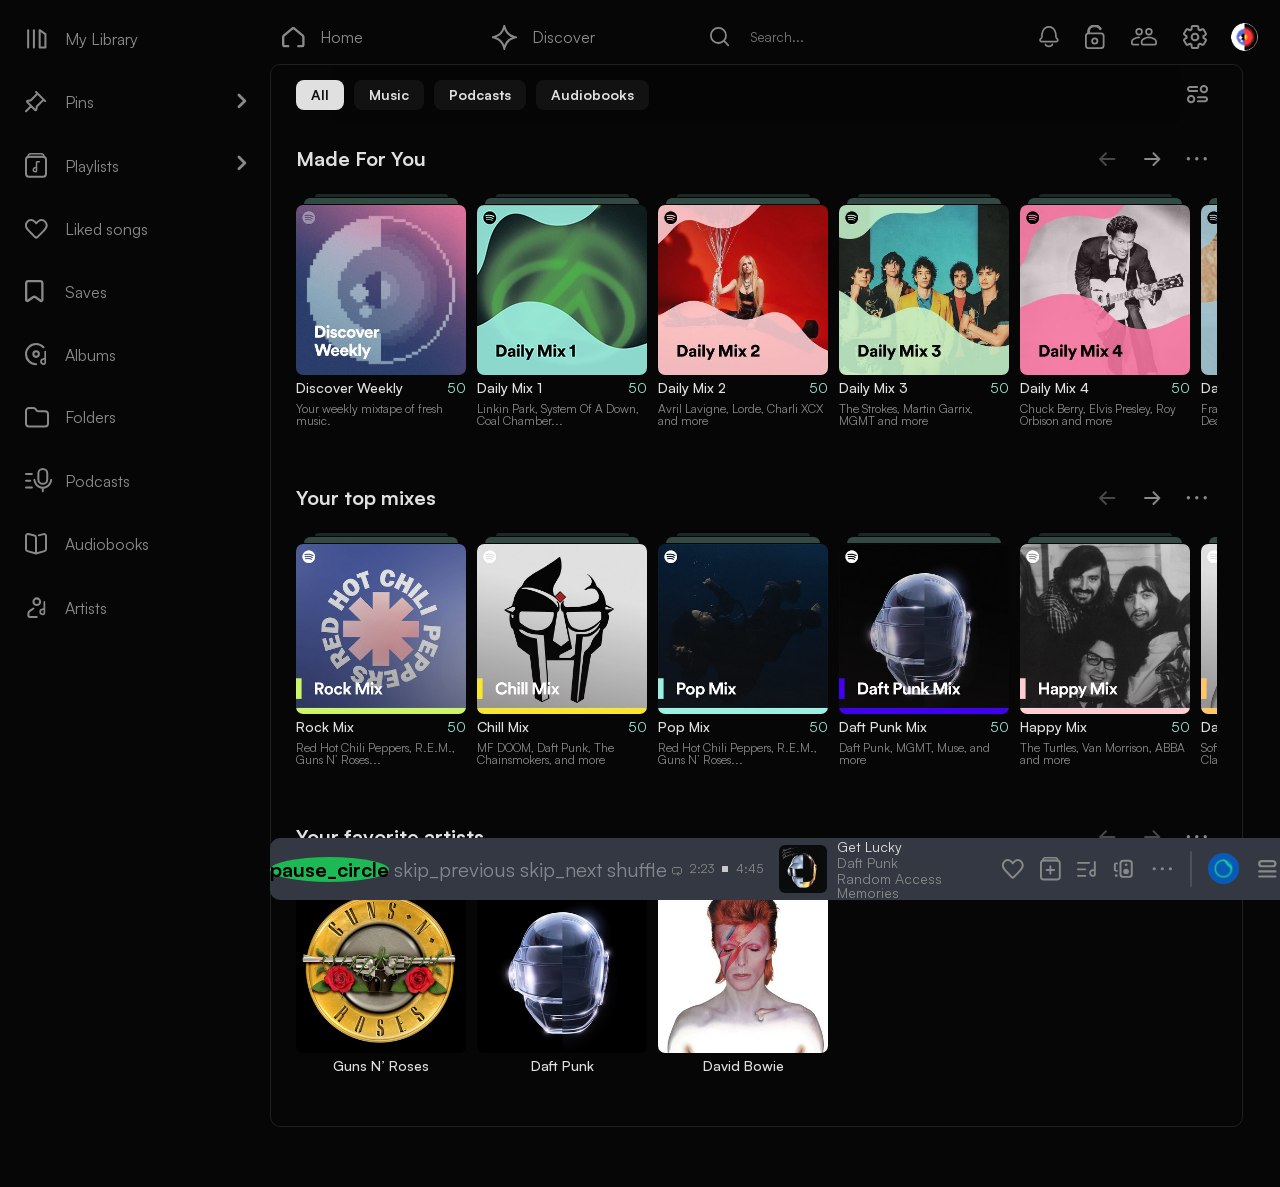
==== commit 4b8e04ba: "Start to create cards" ====
--- a/index.html
+++ b/index.html
@@ -6,10 +6,6 @@
   <meta name="viewport" content="width=device-width, initial-scale=1.0" />
   <title>Spotify</title>
   <link rel="stylesheet" href="./css/styles.css" />
-  <link
-      rel="stylesheet"
-      href="https://fonts.googleapis.com/css2?family=Material+Symbols+Outlined:opsz,wght,FILL,GRAD@20..48,100..700,0..1,-50..200"
-    />
   <link rel="icon" sizes="32x32" type="image/png" href="./assets/icons/favicon32.png" />
 </head>
 
@@ -27,7 +23,7 @@
       </li>
       <!-- icon search           -->
       <li class="header__item search">
-        <input type="text" onclick="window.location.href='pages/search/search.html'" placeholder="Search..." class="search__bar" name="search-bar" />
+        <input type="text" placeholder="Search..." class="search__bar" name="search-bar" />
       </li>
     </ul>
     <ul class="menu header__nav_right">
@@ -88,7 +84,7 @@
   <aside class="aside-bar">
     <ul class="aside-bar__list">
       <li class="aside-bar__item">
-        <a class="aside-bar__link aside-bar__icon--active" href="#">
+        <a class="aside-bar__link aside-bar__icon--active" href="./pages/Library/">
           <img src="./assets/icons/icon_library.svg" alt="icon library" /><img src="./assets/icons/icon_libraryA.svg"
             alt="icon library" />My Library</a>
       </li>
@@ -130,25 +126,27 @@
     <!-- main content -->
     <section class="main_section">
       <header>
-        <nav>
-          <ul class="main-nav-bar">
+        <nav class="main-nav-bar">
+          <ul class="main-nav-bar__items">
             <li>
-              <button class="main-nav-bar__btn main-nav-bar__btn--active">All</button>
+              <button class="btn main-nav-bar__btn btn--active">All</button>
             </li>
             <li>
-              <button class="main-nav-bar__btn">Music</button>
+              <button class="btn main-nav-bar__btn">Music</button>
             </li>
             <li>
-              <button class="main-nav-bar__btn">Podcasts</button>
+              <button class="btn main-nav-bar__btn">Podcasts</button>
             </li>
             <li>
-              <button class="main-nav-bar__btn">Audiobooks</button>
+              <button class="btn main-nav-bar__btn">Audiobooks</button>
+            </li>
+            <li>
+              <button class="btn_with_img_only">
+                <img src="./assets/icons/icon_home-add.png" alt="home-add">
+              </button>
             </li>
           </ul>
         </nav>
-        <button class="home-add-btn">
-          <img src="assets/icons/icon_home-add.png" alt="home-add">
-        </button>
       </header>
 
       <!-- recommendations -->
@@ -1136,107 +1134,91 @@
     </section>
   </main>
   <footer class="player">
-      <div class="player-footer">
-        <div class="controls">
-          <button>
-            <span class="material-symbols-outlined pause"> pause_circle </span>
-            <span class="material-symbols-outlined play"> play_circle </span>
-          </button>
-          <button>
-            <span class="material-symbols-outlined"> skip_previous </span>
-          </button>
-          <button>
-            <span class="material-symbols-outlined"> skip_next </span>
-          </button>
-          <button>
-            <span class="material-symbols-outlined"> shuffle </span>
-          </button>
-          <button class="repeat">
-            <img src="./assets/footer-image/repeat.svg" alt="repeat" />
-          </button>
-        </div>
+    <div class="controls">
+      <button>
+        <span class="material-symbols-outlined pause"> pause_circle </span>
+        <span class="material-symbols-outlined play"> play_circle </span>
+      </button>
+      <button>
+        <span class="material-symbols-outlined"> skip_previous </span>
+      </button>
+      <button>
+        <span class="material-symbols-outlined"> skip_next </span>
+      </button>
+      <button>
+        <span class="material-symbols-outlined"> shuffle </span>
+      </button>
+      <button class="repeat">
+        <img src="./assets/footer-image/repeat.svg" alt="repeat" />
+      </button>
+    </div>
 
-        <div class="progress-area">
-          <p class="time">2:23</p>
-          <div class="progress-bar">
-            <div class="progress"></div>
-          </div>
-          <span class="time">4:45</span>
+    <div class="progress-area">
+      <p class="time">2:23</p>
+      <div class="progress-bar">
+        <div class="progress"></div>
+      </div>
+      <span class="time">4:45</span>
+      <a href="#">
+        <img src="./assets/footer-image/dynamics.svg" alt="dynamics" />
+      </a>
+    </div>
+
+    <div class="song-info">
+      <img src="./assets/footer-image/song-get.svg" alt="Get lucky" />
+
+      <div class="song-text">
+        <p class="song-title">Get Lucky</p>
+        <p class="song-artist">Daft Punk</p>
+        <p class="song-memories">Random Access Memories</p>
+      </div>
+    </div>
+    <div class="actions mobile-desctop">
+      <ul>
+        <li>
           <a href="#">
-            <img src="./assets/footer-image/dynamics.svg" alt="dynamics" />
+            <img src="./assets/footer-image/favourite.svg" alt="favorite" />
           </a>
-        </div>
-
-        <div class="song-info">
-          <img src="./assets/footer-image/song-get.svg" alt="Get lucky" />
-
-          <div class="song-text">
-            <p class="song-title">Get Lucky</p>
-            <p class="song-artist">Daft Punk</p>
-            <p class="song-memories">Random Access Memories</p>
-          </div>
-        </div>
-        <div class="actions mobile-desctop">
-          <ul>
-            <li>
-              <a href="#">
-                <img src="./assets/footer-image/favourite.svg" alt="favorite" />
-              </a>
-            </li>
-            <li class="mobile-add">
-              <a href="#">
-                <img
-                  src="./assets/footer-image/add-playlist.svg"
-                  alt="add-playlist"
-                />
-              </a>
-            </li>
-            <li>
-              <a href="#">
-                <img src="./assets/footer-image/lyrics.svg" alt="lyrics" />
-              </a>
-            </li>
-            <li>
-              <a href="#">
-                <img src="./assets/footer-image/device.svg" alt="device" />
-              </a>
-            </li>
-            <li>
-              <a href="#">
-                <img src="./assets/footer-image/semicolon.svg" alt="colon" />
-              </a>
-            </li>
-            <li>
-              <img
-                src="./assets/footer-image/horizontal.svg"
-                alt="horizontal"
-              />
-            </li>
-            <li>
-              <a href="#">
-                <img src="./assets/footer-image/dj.svg" alt="colon" />
-              </a>
-            </li>
-            <li>
-              <a href="#">
-                <img src="./assets/footer-image/default.svg" alt="colon" />
-              </a>
-            </li>
-          </ul>
-        </div>
-      </div>
-      <div class="mobile-footer-player-none">
-        <a href="#">
-          <img
-            src="./assets/footer-image/add-playlist.svg"
-            alt="add-playlist"
-          />
-        </a>
-        <button class="play-arrow">
-          <span class="material-symbols-outlined"> play_circle </span>
-        </button>
-      </div>
-    </footer>
+        </li>
+        <li class="mobile-add">
+          <a href="#">
+            <img src="./assets/footer-image/add-playlist.svg" alt="add-playlist" />
+          </a>
+        </li>
+        <li>
+          <a href="#">
+            <img src="./assets/footer-image/lyrics.svg" alt="lyrics" />
+          </a>
+        </li>
+        <li>
+          <a href="#">
+            <img src="./assets/footer-image/device.svg" alt="device" />
+          </a>
+        </li>
+        <li>
+          <a href="#">
+            <img src="./assets/footer-image/semicolon.svg" alt="colon" />
+          </a>
+        </li>
+        <li>
+          <img src="./assets/footer-image/horizontal.svg" alt="horizontal" />
+        </li>
+        <li>
+          <a href="#">
+            <img src="./assets/footer-image/dj.svg" alt="colon" />
+          </a>
+        </li>
+        <li>
+          <a href="#">
+            <img src="./assets/footer-image/default.svg" alt="colon" />
+          </a>
+        </li>
+      </ul>
+      
+    </div>
+    
+    
+  </footer>
 </body>
 
 </html>
--- a/css/styles.css
+++ b/css/styles.css
@@ -30,14 +30,15 @@
   font-family: "Satoshi-Variable", sans-serif;
 }
 
-button, label {
+button,
+label {
   border: 0;
   background: transparent;
   cursor: pointer;
   transition: all 0.2s ease-in-out;
 }
 
-.main-nav-bar__btn {
+.btn {
   padding: 8px 15px;
   background: rgba(32, 32, 32, 0.5);
   border-radius: 8px;
@@ -47,26 +48,72 @@
   line-height: 100%;
   letter-spacing: 3%;
 }
-.main-nav-bar__btn:hover {
+.btn:hover {
   color: rgb(17, 17, 17);
   background: rgb(224, 224, 224);
 }
-.main-nav-bar__btn--active {
+.btn--active {
   color: rgb(17, 17, 17);
   background: rgb(224, 224, 224);
 }
-
-.home-add-btn {
+.btn_with_img, .btn_with_img_only:hover {
+  display: flex;
+  align-items: center;
+  gap: 5px;
+  color: rgb(137, 137, 137);
+  font-weight: 400;
+  font-size: 14px;
+  line-height: 100%;
+  letter-spacing: 3%;
+}
+.btn_with_img:hover, .btn_with_img_only:hover {
+  color: rgb(224, 224, 224);
+}
+.btn_with_img:hover path, .btn_with_img_only:hover path {
+  stroke: rgb(224, 224, 224);
+}
+.btn_with_img--active, .btn_with_img_only--active {
+  color: rgb(224, 224, 224);
+  cursor: default;
+}
+.btn_with_img--active path, .btn_with_img_only--active path {
+  stroke: rgb(224, 224, 224);
+}
+.btn_with_img--active:hover, .btn_with_img_only--active:hover {
+  color: rgb(224, 224, 224);
+}
+.btn_with_img--active:hover path, .btn_with_img_only--active:hover path {
+  stroke: rgb(224, 224, 224);
+}
+.btn_with_img--disabled, .btn_with_img_only--disabled {
+  color: rgb(137, 137, 137);
+  opacity: 0.5;
+  cursor: not-allowed;
+}
+.btn_with_img--disabled path, .btn_with_img_only--disabled path {
+  stroke: rgb(137, 137, 137);
+}
+.btn_with_img--disabled:hover, .btn_with_img_only--disabled:hover {
+  color: rgb(137, 137, 137);
+}
+.btn_with_img--disabled:hover path, .btn_with_img_only--disabled:hover path {
+  stroke: rgb(137, 137, 137);
+}
+.btn_with_img__icon, .btn_with_img_only {
   width: 40px;
   height: 40px;
   display: flex;
   align-items: center;
   justify-content: center;
-}
-.home-add-btn:hover {
-  opacity: 0.5;
-}
-
+  border-radius: 5px;
+}
+.btn_with_img__icon path, .btn_with_img_only path {
+  color: rgb(137, 137, 137);
+  transition: stroke 0.2s ease-in-out;
+}
+.btn_with_img_only span {
+  display: none;
+}
 .cards {
   display: flex;
   flex-direction: column;
@@ -450,15 +497,13 @@
   max-width: 260px;
   min-width: 150px;
 }
-.aside-bar__header {
-  padding: 15px 0 15px 15px;
-}
 .aside-bar__list {
   height: 100vh;
+  padding-top: 15px;
   margin-top: 2px;
   display: flex;
   flex-direction: column;
-  gap: 5px;
+  gap: 30px;
   border-radius: 8px;
 }
 .aside-bar__list .aside-bar__icon--active img:last-child {
@@ -477,12 +522,7 @@
   display: none;
 }
 .aside-bar__item {
-  overflow: hidden;
-  padding: 15px 0 15px 15px;
-}
-.aside-bar__item:hover {
-  background-color: rgb(32, 32, 32);
-  border-radius: 5px;
+  padding: 0 0 10px 15px;
 }
 .aside-bar__link {
   display: grid;
@@ -496,9 +536,14 @@
   background-image: url("../assets/icons/icon_arrow_right.svg");
   background-repeat: no-repeat;
   background-size: 20px;
-  background-position: 95% center;
-}
-
+  background-position: 95% top;
+}
+
+@media screen and (max-width: 770px) {
+  .aside-bar {
+    display: none;
+  }
+}
 .main {
   width: 100%;
   display: flex;
@@ -543,11 +588,18 @@
   padding: 8px;
   padding-right: 0;
   border-radius: 10px;
-  background: rgb(32, 32, 32);
+  background: rgba(32, 32, 32, 0.5);
 }
 .main-nav-bar {
-  display: flex;
+  width: 100%;
+}
+.main-nav-bar__items {
+  display: flex;
+  align-items: center;
   gap: 10px;
+}
+.main-nav-bar__items li:last-child {
+  margin-left: auto;
 }
 
 @media screen and (max-width: 770px) {
@@ -565,6 +617,7 @@
   }
 }
 .player {
+  margin: 0 auto;
   width: 80%;
   background: rgb(51, 56, 66);
   border-radius: 10px;
@@ -575,18 +628,9 @@
   left: 270px;
   bottom: 0;
 }
-.player .player-footer {
-  width: 100%;
-  display: flex;
-  justify-content: space-between;
-  align-items: center;
+.player .controls {
+  display: flex;
   gap: 5px;
-  padding-left: 10px;
-  padding-bottom: 5px;
-}
-.player .controls {
-  display: flex;
-  gap: 15px;
 }
 .player .controls button {
   background: none;
@@ -598,7 +642,6 @@
 .player .repeat {
   margin-top: 5px;
   background: none;
-  align-items: center;
   color: rgb(255, 255, 255);
 }
 .player .pause {
@@ -683,13 +726,12 @@
   justify-content: space-between;
   gap: 16px;
 }
-.player .mobile-footer-player-none {
-  display: none;
-}
-
-@media screen and (max-width: 1200px) {
+
+@media screen and (max-width: 770px) {
   .player {
-    right: 20px;
+    bottom: 54px;
+    left: 0;
+    width: 100%;
   }
   .player .controls {
     display: none;
@@ -697,80 +739,19 @@
   .player .progress-area {
     display: none;
   }
-  .player .song-info p {
-    cursor: pointer;
+  .player .song-info {
+    margin-left: 0px;
   }
   .player .song-info img {
     padding: 5px;
-    cursor: pointer;
   }
   .actions {
     display: none !important;
   }
-  .mobile-footer-player-none {
-    width: 100%;
-    display: flex !important;
-    justify-content: flex-start;
-    align-items: flex-start;
-    gap: 30px;
-  }
-  .mobile-footer-player-none a {
-    width: 20px;
-  }
-  .mobile-footer-player-none a:hover {
-    filter: brightness(80%);
-  }
-  .mobile-footer-player-none .play-arrow {
-    width: 20px;
-    color: rgba(255, 255, 255, 0.7);
-  }
-  .mobile-footer-player-none .play-arrow:hover {
-    filter: brightness(80%);
-  }
 }
 @media screen and (max-width: 770px) {
   .player {
-    left: 0;
-    width: 100%;
-  }
-  .player .controls {
-    display: none;
-  }
-  .player .progress-area {
-    display: none;
-  }
-  .player .song-info p {
-    cursor: pointer;
-  }
-  .player .song-info img {
-    padding: 5px;
-    cursor: pointer;
-  }
-  .actions {
-    display: none !important;
-  }
-  .mobile-footer-player-none {
-    width: 100%;
-    display: flex !important;
-    justify-content: flex-start;
-    align-items: flex-start;
-    gap: 30px;
-  }
-  .mobile-footer-player-none a {
-    width: 20px;
-  }
-  .mobile-footer-player-none a:hover {
-    filter: brightness(80%);
-  }
-  .mobile-footer-player-none .play-arrow {
-    width: 20px;
-    color: rgba(255, 255, 255, 0.7);
-  }
-  .mobile-footer-player-none .play-arrow:hover {
-    filter: brightness(80%);
-  }
-  .actions {
-    display: none !important;
+    bottom: 54px;
   }
 }
 .admin-layout {
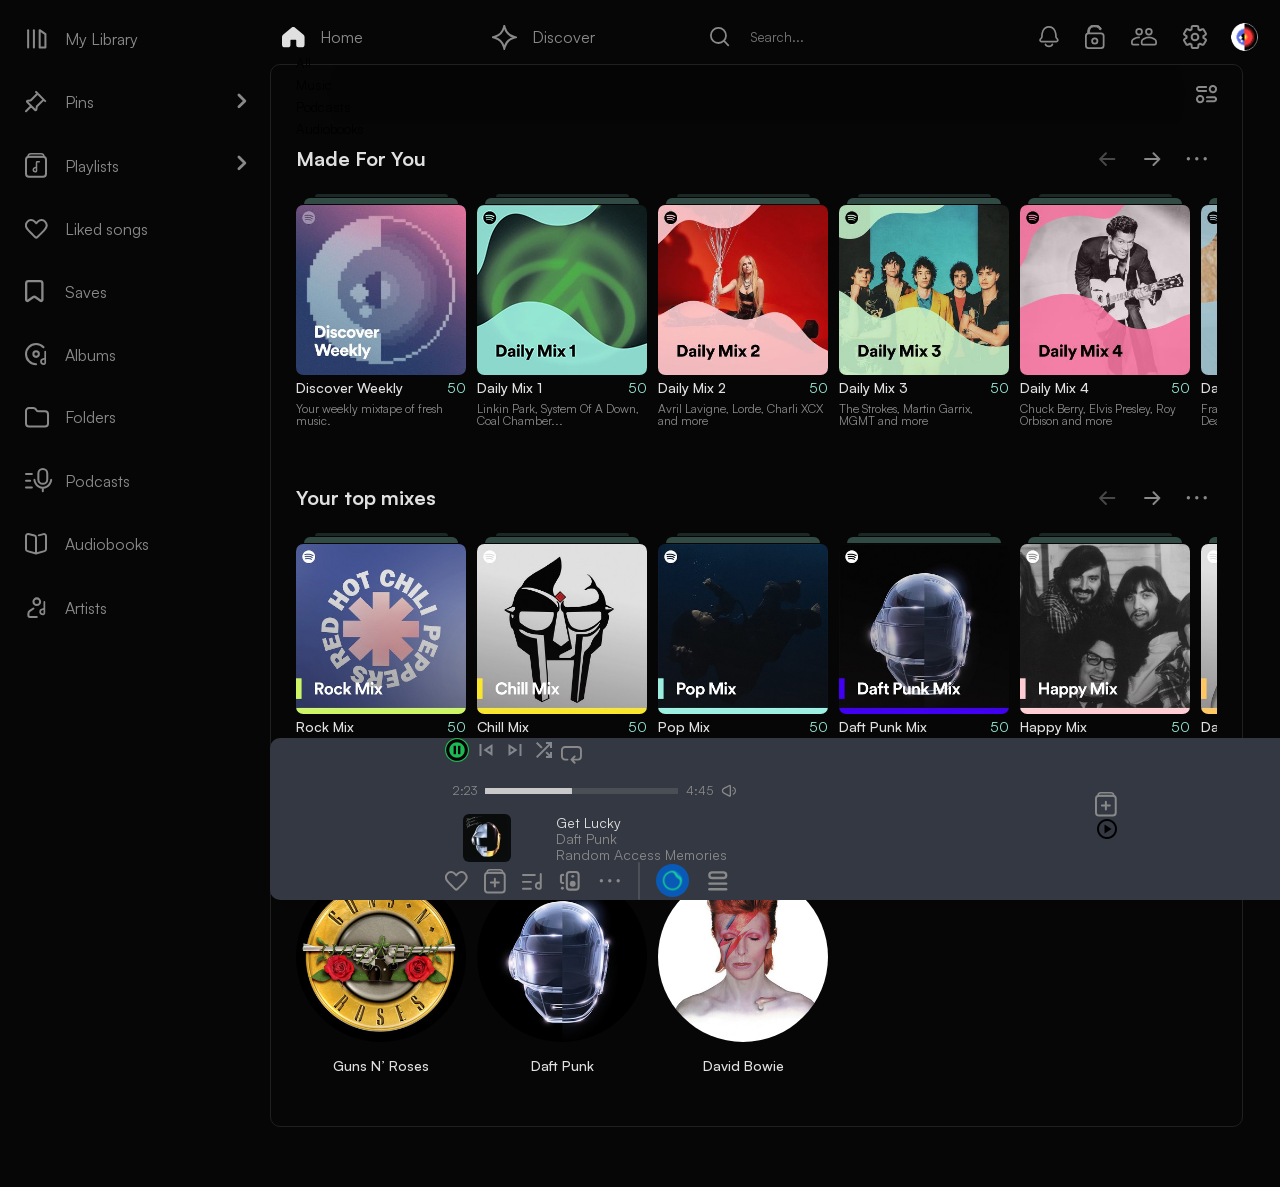
==== commit da370d95: "search page is done" ====
--- a/index.html
+++ b/index.html
@@ -4,8 +4,12 @@
 <head>
   <meta charset="UTF-8" />
   <meta name="viewport" content="width=device-width, initial-scale=1.0" />
-  <title>Spotify</title>
+  <title>Spotify-Home</title>
   <link rel="stylesheet" href="./css/styles.css" />
+  <link
+      rel="stylesheet"
+      href="https://fonts.googleapis.com/css2?family=Material+Symbols+Outlined:opsz,wght,FILL,GRAD@20..48,100..700,0..1,-50..200"
+    />
   <link rel="icon" sizes="32x32" type="image/png" href="./assets/icons/favicon32.png" />
 </head>
 
@@ -14,7 +18,7 @@
   <header class="header">
     <ul class="menu header__nav_left">
       <li class="header__item">
-        <a class="menu__nav" href="#"><img src="./assets/icons/icon_home.svg" alt="" />
+        <a class="menu__nav" href="#"><img src="./assets/icons/icon_homeA.svg" alt="" />
           <img src="./assets/icons/icon_homeA.svg" alt="icon home" />Home</a>
       </li>
       <li class="header__item">
@@ -23,7 +27,7 @@
       </li>
       <!-- icon search           -->
       <li class="header__item search">
-        <input type="text" placeholder="Search..." class="search__bar" name="search-bar" />
+        <input type="text" onclick="window.location.href='pages/search/search.html'" placeholder="Search..." class="search__bar" name="search-bar" />
       </li>
     </ul>
     <ul class="menu header__nav_right">
@@ -84,7 +88,7 @@
   <aside class="aside-bar">
     <ul class="aside-bar__list">
       <li class="aside-bar__item">
-        <a class="aside-bar__link aside-bar__icon--active" href="./pages/Library/">
+        <a class="aside-bar__link aside-bar__icon--active" href="#">
           <img src="./assets/icons/icon_library.svg" alt="icon library" /><img src="./assets/icons/icon_libraryA.svg"
             alt="icon library" />My Library</a>
       </li>
@@ -126,27 +130,25 @@
     <!-- main content -->
     <section class="main_section">
       <header>
-        <nav class="main-nav-bar">
-          <ul class="main-nav-bar__items">
+        <nav>
+          <ul class="main-nav-bar">
             <li>
-              <button class="btn main-nav-bar__btn btn--active">All</button>
+              <button class="main-nav-bar__btn main-nav-bar__btn--active">All</button>
             </li>
             <li>
-              <button class="btn main-nav-bar__btn">Music</button>
+              <button class="main-nav-bar__btn">Music</button>
             </li>
             <li>
-              <button class="btn main-nav-bar__btn">Podcasts</button>
+              <button class="main-nav-bar__btn">Podcasts</button>
             </li>
             <li>
-              <button class="btn main-nav-bar__btn">Audiobooks</button>
-            </li>
-            <li>
-              <button class="btn_with_img_only">
-                <img src="./assets/icons/icon_home-add.png" alt="home-add">
-              </button>
+              <button class="main-nav-bar__btn">Audiobooks</button>
             </li>
           </ul>
         </nav>
+        <button class="home-add-btn">
+          <img src="assets/icons/icon_home-add.png" alt="home-add">
+        </button>
       </header>
 
       <!-- recommendations -->
@@ -1134,91 +1136,107 @@
     </section>
   </main>
   <footer class="player">
-    <div class="controls">
-      <button>
-        <span class="material-symbols-outlined pause"> pause_circle </span>
-        <span class="material-symbols-outlined play"> play_circle </span>
-      </button>
-      <button>
-        <span class="material-symbols-outlined"> skip_previous </span>
-      </button>
-      <button>
-        <span class="material-symbols-outlined"> skip_next </span>
-      </button>
-      <button>
-        <span class="material-symbols-outlined"> shuffle </span>
-      </button>
-      <button class="repeat">
-        <img src="./assets/footer-image/repeat.svg" alt="repeat" />
-      </button>
-    </div>
+      <div class="player-footer">
+        <div class="controls">
+          <button>
+            <span class="material-symbols-outlined pause"> pause_circle </span>
+            <span class="material-symbols-outlined play"> play_circle </span>
+          </button>
+          <button>
+            <span class="material-symbols-outlined"> skip_previous </span>
+          </button>
+          <button>
+            <span class="material-symbols-outlined"> skip_next </span>
+          </button>
+          <button>
+            <span class="material-symbols-outlined"> shuffle </span>
+          </button>
+          <button class="repeat">
+            <img src="./assets/footer-image/repeat.svg" alt="repeat" />
+          </button>
+        </div>
 
-    <div class="progress-area">
-      <p class="time">2:23</p>
-      <div class="progress-bar">
-        <div class="progress"></div>
+        <div class="progress-area">
+          <p class="time">2:23</p>
+          <div class="progress-bar">
+            <div class="progress"></div>
+          </div>
+          <span class="time">4:45</span>
+          <a href="#">
+            <img src="./assets/footer-image/dynamics.svg" alt="dynamics" />
+          </a>
+        </div>
+
+        <div class="song-info">
+          <img src="./assets/footer-image/song-get.svg" alt="Get lucky" />
+
+          <div class="song-text">
+            <p class="song-title">Get Lucky</p>
+            <p class="song-artist">Daft Punk</p>
+            <p class="song-memories">Random Access Memories</p>
+          </div>
+        </div>
+        <div class="actions mobile-desctop">
+          <ul>
+            <li>
+              <a href="#">
+                <img src="./assets/footer-image/favourite.svg" alt="favorite" />
+              </a>
+            </li>
+            <li class="mobile-add">
+              <a href="#">
+                <img
+                  src="./assets/footer-image/add-playlist.svg"
+                  alt="add-playlist"
+                />
+              </a>
+            </li>
+            <li>
+              <a href="#">
+                <img src="./assets/footer-image/lyrics.svg" alt="lyrics" />
+              </a>
+            </li>
+            <li>
+              <a href="#">
+                <img src="./assets/footer-image/device.svg" alt="device" />
+              </a>
+            </li>
+            <li>
+              <a href="#">
+                <img src="./assets/footer-image/semicolon.svg" alt="colon" />
+              </a>
+            </li>
+            <li>
+              <img
+                src="./assets/footer-image/horizontal.svg"
+                alt="horizontal"
+              />
+            </li>
+            <li>
+              <a href="#">
+                <img src="./assets/footer-image/dj.svg" alt="colon" />
+              </a>
+            </li>
+            <li>
+              <a href="#">
+                <img src="./assets/footer-image/default.svg" alt="colon" />
+              </a>
+            </li>
+          </ul>
+        </div>
       </div>
-      <span class="time">4:45</span>
-      <a href="#">
-        <img src="./assets/footer-image/dynamics.svg" alt="dynamics" />
-      </a>
-    </div>
-
-    <div class="song-info">
-      <img src="./assets/footer-image/song-get.svg" alt="Get lucky" />
-
-      <div class="song-text">
-        <p class="song-title">Get Lucky</p>
-        <p class="song-artist">Daft Punk</p>
-        <p class="song-memories">Random Access Memories</p>
+      <div class="mobile-footer-player-none">
+        <a href="#">
+          <img
+            src="./assets/footer-image/add-playlist.svg"
+            alt="add-playlist"
+          />
+        </a>
+        <button class="play-arrow">
+          <span class="material-symbols-outlined"> play_circle </span>
+        </button>
       </div>
-    </div>
-    <div class="actions mobile-desctop">
-      <ul>
-        <li>
-          <a href="#">
-            <img src="./assets/footer-image/favourite.svg" alt="favorite" />
-          </a>
-        </li>
-        <li class="mobile-add">
-          <a href="#">
-            <img src="./assets/footer-image/add-playlist.svg" alt="add-playlist" />
-          </a>
-        </li>
-        <li>
-          <a href="#">
-            <img src="./assets/footer-image/lyrics.svg" alt="lyrics" />
-          </a>
-        </li>
-        <li>
-          <a href="#">
-            <img src="./assets/footer-image/device.svg" alt="device" />
-          </a>
-        </li>
-        <li>
-          <a href="#">
-            <img src="./assets/footer-image/semicolon.svg" alt="colon" />
-          </a>
-        </li>
-        <li>
-          <img src="./assets/footer-image/horizontal.svg" alt="horizontal" />
-        </li>
-        <li>
-          <a href="#">
-            <img src="./assets/footer-image/dj.svg" alt="colon" />
-          </a>
-        </li>
-        <li>
-          <a href="#">
-            <img src="./assets/footer-image/default.svg" alt="colon" />
-          </a>
-        </li>
-      </ul>
-      
-    </div>
-    
-    
-  </footer>
+    </footer>
 </body>
 
 </html>
--- a/css/styles.css
+++ b/css/styles.css
@@ -114,6 +114,9 @@
 .btn_with_img_only span {
   display: none;
 }
+.btn_with_img_only--active {
+  background-color: rgba(137, 137, 137, 0.1);
+}
 .cards {
   display: flex;
   flex-direction: column;
@@ -241,6 +244,21 @@
 }
 .card--artist .card__content header span, .card--artist .card__content p {
   display: none;
+}
+.card--artist .card__image img {
+  border-radius: 50%;
+}
+.card--artist .card__image-top-mirror-first, .card--artist .card__image-top-mirror-second {
+  display: none;
+}
+.card--pinned .card__image {
+  position: relative;
+}
+.card--pinned .card__image::before {
+  content: url("../assets/icons/icon_pin_big.svg");
+  position: absolute;
+  top: -1px;
+  right: 0;
 }
 
 @media screen and (max-width: 770px) {
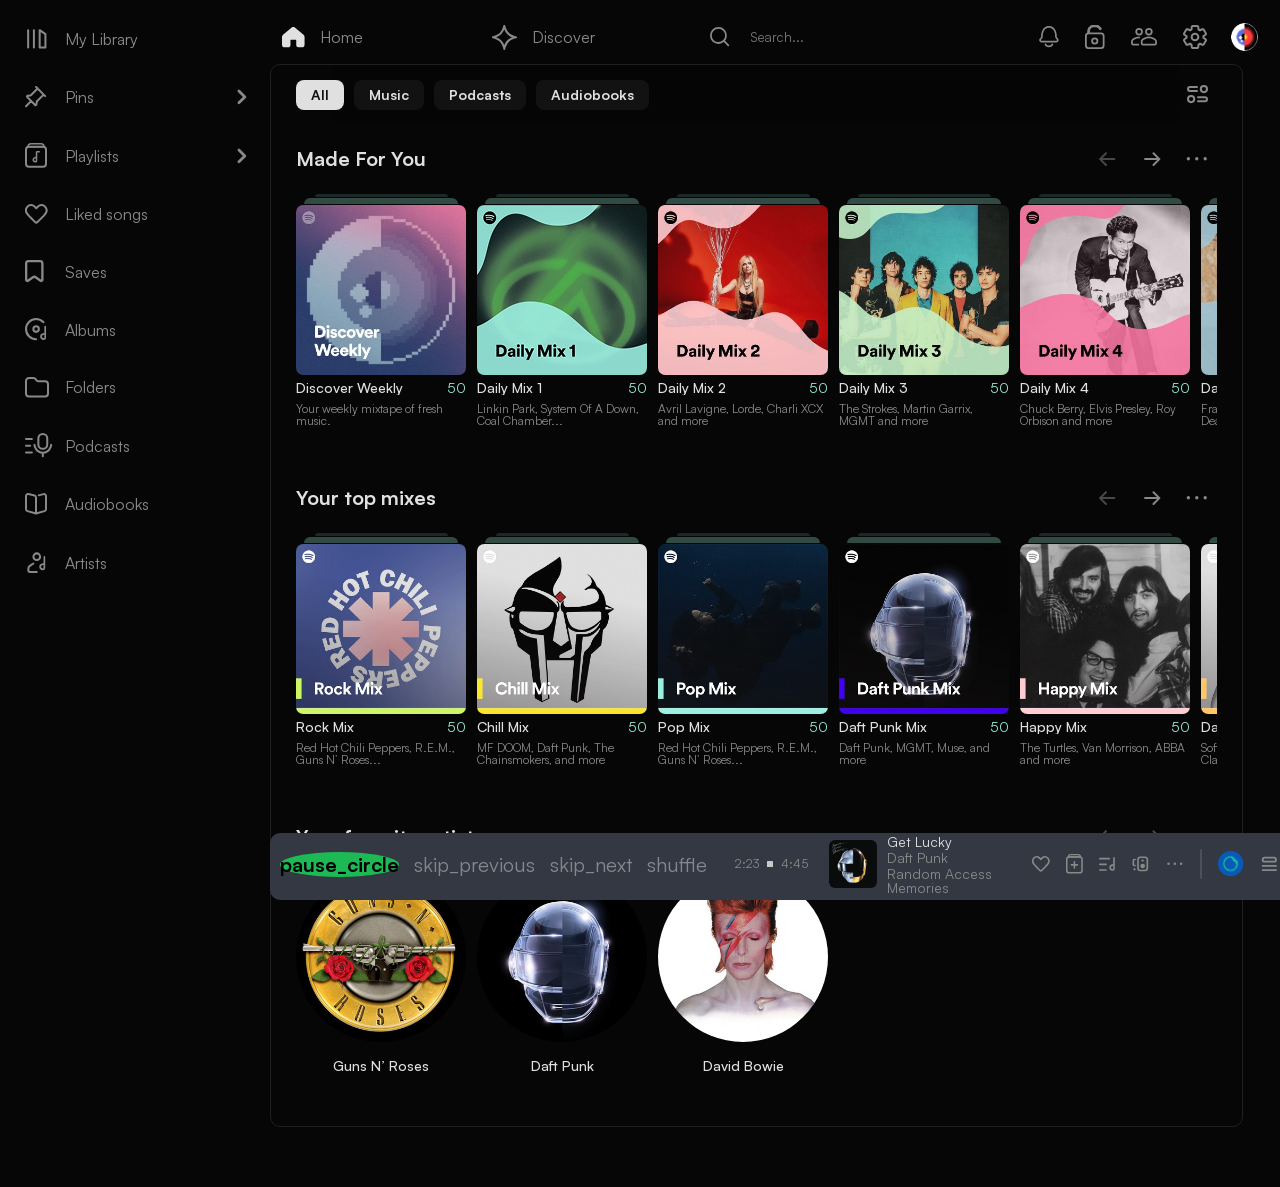
==== commit 0b80b472: "Merge branch 'page/Library'" ====
--- a/index.html
+++ b/index.html
@@ -4,16 +4,12 @@
 <head>
   <meta charset="UTF-8" />
   <meta name="viewport" content="width=device-width, initial-scale=1.0" />
-  <title>Spotify-Home</title>
+  <title>Spotify - Home</title>
   <link rel="stylesheet" href="./css/styles.css" />
-  <link
-      rel="stylesheet"
-      href="https://fonts.googleapis.com/css2?family=Material+Symbols+Outlined:opsz,wght,FILL,GRAD@20..48,100..700,0..1,-50..200"
-    />
   <link rel="icon" sizes="32x32" type="image/png" href="./assets/icons/favicon32.png" />
 </head>
 
-<body class="admin-layout">
+<body class="document_body">
   <input type="checkbox" id="friends-sidebar-toggle" class="hidden-trigger">
   <header class="header">
     <ul class="menu header__nav_left">
@@ -22,12 +18,14 @@
           <img src="./assets/icons/icon_homeA.svg" alt="icon home" />Home</a>
       </li>
       <li class="header__item">
-        <a class="menu__nav" href="./pages/discover/discover.html"><img src="./assets/icons/icon_discover.svg" alt="icon discover" />
+        <a class="menu__nav" href="./pages/discover/discover.html"><img src="./assets/icons/icon_discover.svg"
+            alt="icon discover" />
           <img src="./assets/icons/icon_discoverA.svg" alt="" />Discover</a>
       </li>
       <!-- icon search           -->
       <li class="header__item search">
-        <input type="text" onclick="window.location.href='pages/search/search.html'" placeholder="Search..." class="search__bar" name="search-bar" />
+        <input type="text" onclick="window.location.href='pages/search/search.html'" placeholder="Search..."
+          class="search__bar" name="search-bar" />
       </li>
     </ul>
     <ul class="menu header__nav_right">
@@ -61,9 +59,9 @@
         </a>
       </li>
       <li>
-        <label for="friends-sidebar-toggle" class="menu__nav" href="#">
-          <img src="./assets/icons/icon_friends.svg" alt="icon friends"/>
-          <img src="./assets/icons/icon_friendsActive.svg" alt="icon friends"/>
+        <label for="friends-sidebar-toggle" class="menu__nav">
+          <img src="./assets/icons/icon_friends.svg" alt="icon friends" />
+          <img src="./assets/icons/icon_friendsActive.svg" alt="icon friends" />
         </label>
       </li>
       <!-- icon settings            -->
@@ -88,7 +86,7 @@
   <aside class="aside-bar">
     <ul class="aside-bar__list">
       <li class="aside-bar__item">
-        <a class="aside-bar__link aside-bar__icon--active" href="#">
+        <a class="aside-bar__link aside-bar__icon--active" href="./pages/Library/">
           <img src="./assets/icons/icon_library.svg" alt="icon library" /><img src="./assets/icons/icon_libraryA.svg"
             alt="icon library" />My Library</a>
       </li>
@@ -130,32 +128,39 @@
     <!-- main content -->
     <section class="main_section">
       <header>
-        <nav>
-          <ul class="main-nav-bar">
+        <nav class="main-nav-bar">
+          <ul class="main-nav-bar__items">
             <li>
-              <button class="main-nav-bar__btn main-nav-bar__btn--active">All</button>
+              <button class="btn main-nav-bar__btn btn--active">All</button>
             </li>
             <li>
-              <button class="main-nav-bar__btn">Music</button>
+              <button class="btn main-nav-bar__btn">Music</button>
             </li>
             <li>
-              <button class="main-nav-bar__btn">Podcasts</button>
+              <button class="btn main-nav-bar__btn">Podcasts</button>
             </li>
             <li>
-              <button class="main-nav-bar__btn">Audiobooks</button>
+              <button class="btn main-nav-bar__btn">Audiobooks</button>
+            </li>
+            <li>
+              <button class="btn_with_img_only">
+                <svg width="21" height="19" viewBox="0 0 21 19" fill="none" xmlns="http://www.w3.org/2000/svg">
+                <path d="M10 2H3C1.89543 2 1 2.89543 1 4C1 5.10457 1.89543 6 3 6H10" stroke="#898989" stroke-width="2" stroke-linecap="round"/>
+                <rect x="13.7692" y="1" width="6.23077" height="6.23077" rx="3.11538" stroke="#898989" stroke-width="2"/>
+                <path d="M11 16.231L18 16.231C19.1046 16.231 20 15.3355 20 14.231C20 13.1264 19.1046 12.231 18 12.231L11 12.231" stroke="#898989" stroke-width="2" stroke-linecap="round"/>
+                <rect x="7.23077" y="17.231" width="6.23077" height="6.23077" rx="3.11538" transform="rotate(-180 7.23077 17.231)" stroke="#898989" stroke-width="2"/>
+                </svg>
+              </button>
             </li>
           </ul>
         </nav>
-        <button class="home-add-btn">
-          <img src="assets/icons/icon_home-add.png" alt="home-add">
-        </button>
       </header>
 
       <!-- recommendations -->
-       <section class="recommendations">
+      <section class="recommendations">
         <ul class="recommendations__list">
           <li class="recommendations__item recommendation">
-            <img src="assets/recommendation_images/recommendation1.png" alt="Daft Punk" class="recommendation__image">
+            <img src="./assets/recommendation_images/recommendation1.png" alt="Daft Punk" class="recommendation__image">
             <div class="recommendation__info">
               <h3 class="recommendation__info-title">Get Lucky (feat. Pharrell Williams and Nile Rodgers)</h3>
               <p class="recommendation__info-description">Daft Punk</p>
@@ -169,35 +174,35 @@
             </div>
           </li>
           <li class="recommendations__item recommendation">
-            <img src="assets/recommendation_images/recommendation3.png" alt="Daft Punk" class="recommendation__image">
+            <img src="./assets/recommendation_images/recommendation3.png" alt="Daft Punk" class="recommendation__image">
             <div class="recommendation__info">
               <h3 class="recommendation__info-title">Daily Mix 1</h3>
               <p class="recommendation__info-description"></p>
             </div>
           </li>
           <li class="recommendations__item recommendation">
-            <img src="assets/recommendation_images/recommendation1.png" alt="Daft Punk" class="recommendation__image">
+            <img src="./assets/recommendation_images/recommendation1.png" alt="Daft Punk" class="recommendation__image">
             <div class="recommendation__info">
               <h3 class="recommendation__info-title">Instant Crush</h3>
               <p class="recommendation__info-description">Daft Punk</p>
             </div>
           </li>
           <li class="recommendations__item recommendation">
-            <img src="assets/recommendation_images/recommendation1.png" alt="Daft Punk" class="recommendation__image">
+            <img src="./assets/recommendation_images/recommendation1.png" alt="Daft Punk" class="recommendation__image">
             <div class="recommendation__info">
               <h3 class="recommendation__info-title">Around the world</h3>
               <p class="recommendation__info-description">Daft Punk</p>
             </div>
           </li>
           <li class="recommendations__item recommendation">
-            <img src="assets/recommendation_images/recommendation6.png" alt="Daft Punk" class="recommendation__image">
+            <img src="./assets/recommendation_images/recommendation6.png" alt="Daft Punk" class="recommendation__image">
             <div class="recommendation__info">
               <h3 class="recommendation__info-title">Rock Mix</h3>
               <p class="recommendation__info-description"></p>
             </div>
           </li>
         </ul>
-       </section>
+      </section>
 
       <!-- cards section -->
       <section class="cards">
@@ -206,18 +211,26 @@
           <nav>
             <ul class="cards__nav-bar">
               <li>
-                <button class="cards__nav-bar-btn cards__nav-bar-btn--disabled">
-                  <img src="./assets/icons/icon_arrow-left.svg" alt="left arrow">
+                <button class="cards__nav-bar-btn btn_with_img_only btn_with_img_only--disabled">
+                  <svg width="24" height="21" viewBox="0 0 24 21" fill="none" xmlns="http://www.w3.org/2000/svg">
+                  <path d="M19.3635 10.1029L5.05136 10.1029M5.05136 10.1029L10.9446 15.9961M5.05136 10.1029L10.9446 4.20961" stroke="#898989" stroke-width="2.02054" stroke-linecap="round" stroke-linejoin="round"/>
+                  </svg>
                 </button>
               </li>
               <li>
-                <button class="cards__nav-bar-btn">
-                  <img src="./assets/icons/icon_arrow-right.svg" alt="right arrow">
+                <button class="cards__nav-bar-btn btn_with_img_only">
+                  <svg width="24" height="21" viewBox="0 0 24 21" fill="none" xmlns="http://www.w3.org/2000/svg">
+                  <path d="M5.05139 10.1027H19.3636M19.3636 10.1027L13.4703 4.20947M19.3636 10.1027L13.4703 15.996" stroke="#898989" stroke-width="2.02054" stroke-linecap="round" stroke-linejoin="round"/>
+                  </svg>
                 </button>
               </li>
               <li>
-                <button class="cards__nav-bar-btn">
-                  <img src="./assets/icons/icon_ellipsis.svg" alt="ellipsis">
+                <button class="cards__nav-bar-btn btn_with_img_only">
+                  <svg width="24" height="24" viewBox="0 0 24 24" fill="none" xmlns="http://www.w3.org/2000/svg">
+                  <circle cx="3.36756" cy="11.7866" r="1.68378" fill="#898989"/>
+                  <circle cx="11.7865" cy="11.7866" r="1.68378" fill="#898989"/>
+                  <circle cx="20.2053" cy="11.7866" r="1.68378" fill="#898989"/>
+                  </svg>
                 </button>
               </li>
             </ul>
@@ -584,18 +597,26 @@
           <nav>
             <ul class="cards__nav-bar">
               <li>
-                <button class="cards__nav-bar-btn cards__nav-bar-btn--disabled">
-                  <img src="./assets/icons/icon_arrow-left.svg" alt="left arrow">
+                <button class="cards__nav-bar-btn btn_with_img_only btn_with_img_only--disabled">
+                  <svg width="24" height="21" viewBox="0 0 24 21" fill="none" xmlns="http://www.w3.org/2000/svg">
+                  <path d="M19.3635 10.1029L5.05136 10.1029M5.05136 10.1029L10.9446 15.9961M5.05136 10.1029L10.9446 4.20961" stroke="#898989" stroke-width="2.02054" stroke-linecap="round" stroke-linejoin="round"/>
+                  </svg>
                 </button>
               </li>
               <li>
-                <button class="cards__nav-bar-btn">
-                  <img src="./assets/icons/icon_arrow-right.svg" alt="right arrow">
+                <button class="cards__nav-bar-btn btn_with_img_only">
+                  <svg width="24" height="21" viewBox="0 0 24 21" fill="none" xmlns="http://www.w3.org/2000/svg">
+                  <path d="M5.05139 10.1027H19.3636M19.3636 10.1027L13.4703 4.20947M19.3636 10.1027L13.4703 15.996" stroke="#898989" stroke-width="2.02054" stroke-linecap="round" stroke-linejoin="round"/>
+                  </svg>
                 </button>
               </li>
               <li>
-                <button class="cards__nav-bar-btn">
-                  <img src="./assets/icons/icon_ellipsis.svg" alt="ellipsis">
+                <button class="cards__nav-bar-btn btn_with_img_only">
+                  <svg width="24" height="24" viewBox="0 0 24 24" fill="none" xmlns="http://www.w3.org/2000/svg">
+                  <circle cx="3.36756" cy="11.7866" r="1.68378" fill="#898989"/>
+                  <circle cx="11.7865" cy="11.7866" r="1.68378" fill="#898989"/>
+                  <circle cx="20.2053" cy="11.7866" r="1.68378" fill="#898989"/>
+                  </svg>
                 </button>
               </li>
             </ul>
@@ -962,18 +983,26 @@
           <nav>
             <ul class="cards__nav-bar">
               <li>
-                <button class="cards__nav-bar-btn cards__nav-bar-btn--disabled">
-                  <img src="./assets/icons/icon_arrow-left.svg" alt="left arrow">
+                <button class="cards__nav-bar-btn btn_with_img_only btn_with_img_only--disabled">
+                  <svg width="24" height="21" viewBox="0 0 24 21" fill="none" xmlns="http://www.w3.org/2000/svg">
+                  <path d="M19.3635 10.1029L5.05136 10.1029M5.05136 10.1029L10.9446 15.9961M5.05136 10.1029L10.9446 4.20961" stroke="#898989" stroke-width="2.02054" stroke-linecap="round" stroke-linejoin="round"/>
+                  </svg>
                 </button>
               </li>
               <li>
-                <button class="cards__nav-bar-btn  cards__nav-bar-btn--disabled">
-                  <img src="./assets/icons/icon_arrow-right.svg" alt="right arrow">
+                <button class="cards__nav-bar-btn btn_with_img_only btn_with_img_only--disabled">
+                  <svg width="24" height="21" viewBox="0 0 24 21" fill="none" xmlns="http://www.w3.org/2000/svg">
+                  <path d="M5.05139 10.1027H19.3636M19.3636 10.1027L13.4703 4.20947M19.3636 10.1027L13.4703 15.996" stroke="#898989" stroke-width="2.02054" stroke-linecap="round" stroke-linejoin="round"/>
+                  </svg>
                 </button>
               </li>
               <li>
-                <button class="cards__nav-bar-btn">
-                  <img src="./assets/icons/icon_ellipsis.svg" alt="ellipsis">
+                <button class="cards__nav-bar-btn btn_with_img_only">
+                  <svg width="24" height="24" viewBox="0 0 24 24" fill="none" xmlns="http://www.w3.org/2000/svg">
+                  <circle cx="3.36756" cy="11.7866" r="1.68378" fill="#898989"/>
+                  <circle cx="11.7865" cy="11.7866" r="1.68378" fill="#898989"/>
+                  <circle cx="20.2053" cy="11.7866" r="1.68378" fill="#898989"/>
+                  </svg>
                 </button>
               </li>
             </ul>
@@ -1059,13 +1088,19 @@
         <nav>
           <ul class="friends_activity__nav-bar">
             <li>
-              <button>
-                <img src="./assets/icons/icon_friend_add.svg" alt="Add Friend">
+              <button class="btn_with_img_only">
+                <svg width="24" height="26" viewBox="0 0 24 26" fill="none" xmlns="http://www.w3.org/2000/svg">
+                <path d="M15.1541 6.73512C15.1541 8.59498 13.6464 10.1027 11.7865 10.1027C9.92666 10.1027 8.41895 8.59498 8.41895 6.73512C8.41895 4.87527 9.92666 3.36755 11.7865 3.36755C13.6464 3.36755 15.1541 4.87527 15.1541 6.73512Z" stroke="#898989" stroke-width="2.02054"/>
+                <path d="M8.41903 13.4703L4.86725 15.8382C3.9304 16.4628 3.36768 17.5142 3.36768 18.6402V20.3177C3.36768 21.1857 4.07127 21.8893 4.93921 21.8893H17.6798" stroke="#898989" stroke-width="2.02054" stroke-linecap="round" stroke-linejoin="round"/>
+                <path d="M15.1541 14.3124H17.6797M20.2054 14.3124H17.6797M17.6797 14.3124V11.7867M17.6797 14.3124V16.8381" stroke="#898989" stroke-width="2.02054" stroke-linecap="round" stroke-linejoin="round"/>
+                </svg>
               </button>
             </li>
             <li>
-              <label for="friends-sidebar-toggle">
-                <img src="./assets/icons/icon_close.svg" alt="Close">
+              <label for="friends-sidebar-toggle" class="btn_with_img_only">
+                <svg width="17" height="17" viewBox="0 0 17 17" fill="none" xmlns="http://www.w3.org/2000/svg">
+                <path d="M13.4701 3.36743L8.41878 8.41878M3.36743 13.4701L8.41878 8.41878M8.41878 8.41878L3.36743 3.36743M8.41878 8.41878L13.4701 13.4701" stroke="#898989" stroke-width="2.02054" stroke-linecap="round" stroke-linejoin="round"/>
+                </svg>
               </label>
             </li>
           </ul>
@@ -1073,12 +1108,12 @@
       </header>
       <ul class="friends_activity__list">
         <li class="friends_activity__item">
-          <img src="assets/friend_images/friend4.png" alt="Friend Avatar" class="friends_activity__item-avatar">
+          <img src="./assets/friend_images/friend4.png" alt="Friend Avatar" class="friends_activity__item-avatar">
           <div class="friends_activity__item-info">
             <h4 class="friends_activity__item-info-name">FriendlyMusicListener</h4>
             <div class="friends_activity__item-info-activity friends_activity__item-info-activity--active">
               <div class="friends_activity__item-info-activity--active-icon">
-                <img src="assets/icons/icon_music-pictogram.svg" alt="Just now">
+                <img src="./assets/icons/icon_music-pictogram.svg" alt="Just now">
               </div>
               <span class="friends_activity__item-info-activity--active-time">Just now</span>
               <p class="friends_activity__item-info-activity-song">Goosebumps</p>
@@ -1088,12 +1123,12 @@
           </div>
         </li>
         <li class="friends_activity__item">
-          <img src="assets/friend_images/friend1.png" alt="Friend Avatar" class="friends_activity__item-avatar">
+          <img src="./assets/friend_images/friend1.png" alt="Friend Avatar" class="friends_activity__item-avatar">
           <div class="friends_activity__item-info">
             <h4 class="friends_activity__item-info-name">AverageMusicEnjoyer</h4>
             <div class="friends_activity__item-info-activity friends_activity__item-info-activity--active">
               <div class="friends_activity__item-info-activity--active-icon">
-                <img src="assets/icons/icon_music-pictogram.svg" alt="Just now">
+                <img src="./assets/icons/icon_music-pictogram.svg" alt="Just now">
               </div>
               <span class="friends_activity__item-info-activity--active-time">Just now</span>
               <p class="friends_activity__item-info-activity-song">Get Lucky</p>
@@ -1103,12 +1138,12 @@
           </div>
         </li>
         <li class="friends_activity__item">
-          <img src="assets/friend_images/friend2.png" alt="Friend Avatar" class="friends_activity__item-avatar">
+          <img src="./assets/friend_images/friend2.png" alt="Friend Avatar" class="friends_activity__item-avatar">
           <div class="friends_activity__item-info">
             <h4 class="friends_activity__item-info-name">MusicEnthusiast</h4>
             <div class="friends_activity__item-info-activity">
               <div class="friends_activity__item-info-activity--active-icon">
-                <img src="assets/icons/icon_music-pictogram.svg" alt="Just now">
+                <img src="./assets/icons/icon_music-pictogram.svg" alt="Just now">
               </div>
               <span class="friends_activity__item-info-activity--active-time">1h</span>
               <p class="friends_activity__item-info-activity-song">would he</p>
@@ -1118,12 +1153,12 @@
           </div>
         </li>
         <li class="friends_activity__item">
-          <img src="assets/friend_images/friend3.png" alt="Friend Avatar" class="friends_activity__item-avatar">
+          <img src="./assets/friend_images/friend3.png" alt="Friend Avatar" class="friends_activity__item-avatar">
           <div class="friends_activity__item-info">
             <h4 class="friends_activity__item-info-name">IListenToMusic56</h4>
             <div class="friends_activity__item-info-activity">
               <div class="friends_activity__item-info-activity--active-icon">
-                <img src="assets/icons/icon_music-pictogram.svg" alt="Just now">
+                <img src="./assets/icons/icon_music-pictogram.svg" alt="Just now">
               </div>
               <span class="friends_activity__item-info-activity--active-time">6h</span>
               <p class="friends_activity__item-info-activity-song">Rockstar</p>
@@ -1136,107 +1171,98 @@
     </section>
   </main>
   <footer class="player">
-      <div class="player-footer">
-        <div class="controls">
-          <button>
-            <span class="material-symbols-outlined pause"> pause_circle </span>
-            <span class="material-symbols-outlined play"> play_circle </span>
-          </button>
-          <button>
-            <span class="material-symbols-outlined"> skip_previous </span>
-          </button>
-          <button>
-            <span class="material-symbols-outlined"> skip_next </span>
-          </button>
-          <button>
-            <span class="material-symbols-outlined"> shuffle </span>
-          </button>
-          <button class="repeat">
-            <img src="./assets/footer-image/repeat.svg" alt="repeat" />
-          </button>
+    <div class="player-footer">
+      <div class="controls">
+        <button>
+          <span class="material-symbols-outlined pause"> pause_circle </span>
+          <span class="material-symbols-outlined play"> play_circle </span>
+        </button>
+        <button>
+          <span class="material-symbols-outlined"> skip_previous </span>
+        </button>
+        <button>
+          <span class="material-symbols-outlined"> skip_next </span>
+        </button>
+        <button>
+          <span class="material-symbols-outlined"> shuffle </span>
+        </button>
+        <button class="repeat">
+          <img src="./assets/footer-image/repeat.svg" alt="repeat" />
+        </button>
+      </div>
+
+      <div class="progress-area">
+        <p class="time">2:23</p>
+        <div class="progress-bar">
+          <div class="progress"></div>
         </div>
+        <span class="time">4:45</span>
+        <a href="#">
+          <img src="./assets/footer-image/dynamics.svg" alt="dynamics" />
+        </a>
+      </div>
 
-        <div class="progress-area">
-          <p class="time">2:23</p>
-          <div class="progress-bar">
-            <div class="progress"></div>
-          </div>
-          <span class="time">4:45</span>
-          <a href="#">
-            <img src="./assets/footer-image/dynamics.svg" alt="dynamics" />
-          </a>
-        </div>
+      <div class="song-info">
+        <img src="./assets/footer-image/song-get.svg" alt="Get lucky" />
 
-        <div class="song-info">
-          <img src="./assets/footer-image/song-get.svg" alt="Get lucky" />
-
-          <div class="song-text">
-            <p class="song-title">Get Lucky</p>
-            <p class="song-artist">Daft Punk</p>
-            <p class="song-memories">Random Access Memories</p>
-          </div>
-        </div>
-        <div class="actions mobile-desctop">
-          <ul>
-            <li>
-              <a href="#">
-                <img src="./assets/footer-image/favourite.svg" alt="favorite" />
-              </a>
-            </li>
-            <li class="mobile-add">
-              <a href="#">
-                <img
-                  src="./assets/footer-image/add-playlist.svg"
-                  alt="add-playlist"
-                />
-              </a>
-            </li>
-            <li>
-              <a href="#">
-                <img src="./assets/footer-image/lyrics.svg" alt="lyrics" />
-              </a>
-            </li>
-            <li>
-              <a href="#">
-                <img src="./assets/footer-image/device.svg" alt="device" />
-              </a>
-            </li>
-            <li>
-              <a href="#">
-                <img src="./assets/footer-image/semicolon.svg" alt="colon" />
-              </a>
-            </li>
-            <li>
-              <img
-                src="./assets/footer-image/horizontal.svg"
-                alt="horizontal"
-              />
-            </li>
-            <li>
-              <a href="#">
-                <img src="./assets/footer-image/dj.svg" alt="colon" />
-              </a>
-            </li>
-            <li>
-              <a href="#">
-                <img src="./assets/footer-image/default.svg" alt="colon" />
-              </a>
-            </li>
-          </ul>
+        <div class="song-text">
+          <p class="song-title">Get Lucky</p>
+          <p class="song-artist">Daft Punk</p>
+          <p class="song-memories">Random Access Memories</p>
         </div>
       </div>
-      <div class="mobile-footer-player-none">
-        <a href="#">
-          <img
-            src="./assets/footer-image/add-playlist.svg"
-            alt="add-playlist"
-          />
-        </a>
-        <button class="play-arrow">
-          <span class="material-symbols-outlined"> play_circle </span>
-        </button>
+      <div class="actions mobile-desctop">
+        <ul>
+          <li>
+            <a href="#">
+              <img src="./assets/footer-image/favourite.svg" alt="favorite" />
+            </a>
+          </li>
+          <li class="mobile-add">
+            <a href="#">
+              <img src="./assets/footer-image/add-playlist.svg" alt="add-playlist" />
+            </a>
+          </li>
+          <li>
+            <a href="#">
+              <img src="./assets/footer-image/lyrics.svg" alt="lyrics" />
+            </a>
+          </li>
+          <li>
+            <a href="#">
+              <img src="./assets/footer-image/device.svg" alt="device" />
+            </a>
+          </li>
+          <li>
+            <a href="#">
+              <img src="./assets/footer-image/semicolon.svg" alt="colon" />
+            </a>
+          </li>
+          <li>
+            <img src="./assets/footer-image/horizontal.svg" alt="horizontal" />
+          </li>
+          <li>
+            <a href="#">
+              <img src="./assets/footer-image/dj.svg" alt="colon" />
+            </a>
+          </li>
+          <li>
+            <a href="#">
+              <img src="./assets/footer-image/default.svg" alt="colon" />
+            </a>
+          </li>
+        </ul>
       </div>
-    </footer>
+    </div>
+    <div class="mobile-footer-player-none">
+      <a href="#">
+        <img src="./assets/footer-image/add-playlist.svg" alt="add-playlist" />
+      </a>
+      <button class="play-arrow">
+        <span class="material-symbols-outlined"> play_circle </span>
+      </button>
+    </div>
+  </footer>
 </body>
 
 </html>
--- a/css/styles.css
+++ b/css/styles.css
@@ -72,6 +72,12 @@
 .btn_with_img:hover path, .btn_with_img_only:hover path {
   stroke: rgb(224, 224, 224);
 }
+.btn_with_img:hover rect, .btn_with_img_only:hover rect {
+  stroke: rgb(224, 224, 224);
+}
+.btn_with_img:hover circle, .btn_with_img_only:hover circle {
+  fill: rgb(224, 224, 224);
+}
 .btn_with_img--active, .btn_with_img_only--active {
   color: rgb(224, 224, 224);
   cursor: default;
@@ -79,12 +85,24 @@
 .btn_with_img--active path, .btn_with_img_only--active path {
   stroke: rgb(224, 224, 224);
 }
+.btn_with_img--active rect, .btn_with_img_only--active rect {
+  stroke: rgb(224, 224, 224);
+}
+.btn_with_img--active circle, .btn_with_img_only--active circle {
+  fill: rgb(224, 224, 224);
+}
 .btn_with_img--active:hover, .btn_with_img_only--active:hover {
   color: rgb(224, 224, 224);
 }
 .btn_with_img--active:hover path, .btn_with_img_only--active:hover path {
   stroke: rgb(224, 224, 224);
 }
+.btn_with_img--active:hover rect, .btn_with_img_only--active:hover rect {
+  stroke: rgb(224, 224, 224);
+}
+.btn_with_img--active:hover circle, .btn_with_img_only--active:hover circle {
+  fill: rgb(224, 224, 224);
+}
 .btn_with_img--disabled, .btn_with_img_only--disabled {
   color: rgb(137, 137, 137);
   opacity: 0.5;
@@ -93,11 +111,23 @@
 .btn_with_img--disabled path, .btn_with_img_only--disabled path {
   stroke: rgb(137, 137, 137);
 }
+.btn_with_img--disabled rect, .btn_with_img_only--disabled rect {
+  stroke: rgb(137, 137, 137);
+}
+.btn_with_img--disabled circle, .btn_with_img_only--disabled circle {
+  fill: rgb(137, 137, 137);
+}
 .btn_with_img--disabled:hover, .btn_with_img_only--disabled:hover {
   color: rgb(137, 137, 137);
 }
 .btn_with_img--disabled:hover path, .btn_with_img_only--disabled:hover path {
   stroke: rgb(137, 137, 137);
+}
+.btn_with_img--disabled:hover rect, .btn_with_img_only--disabled:hover rect {
+  stroke: rgb(137, 137, 137);
+}
+.btn_with_img--disabled:hover circle, .btn_with_img_only--disabled:hover circle {
+  fill: rgb(137, 137, 137);
 }
 .btn_with_img__icon, .btn_with_img_only {
   width: 40px;
@@ -111,6 +141,14 @@
   color: rgb(137, 137, 137);
   transition: stroke 0.2s ease-in-out;
 }
+.btn_with_img__icon rect, .btn_with_img_only rect {
+  color: rgb(137, 137, 137);
+  transition: stroke 0.2s ease-in-out;
+}
+.btn_with_img__icon circle, .btn_with_img_only circle {
+  color: rgb(137, 137, 137);
+  transition: fill 0.2s ease-in-out;
+}
 .btn_with_img_only span {
   display: none;
 }
@@ -138,20 +176,6 @@
 .cards__nav-bar {
   display: flex;
   gap: 5px;
-}
-.cards__nav-bar-btn {
-  width: 40px;
-  height: 40px;
-  display: flex;
-  align-items: center;
-  justify-content: center;
-}
-.cards__nav-bar-btn:hover {
-  opacity: 0.5;
-}
-.cards__nav-bar-btn--disabled {
-  opacity: 0.5;
-  cursor: not-allowed;
 }
 .cards__list {
   width: 100%;
@@ -175,7 +199,7 @@
 }
 .card:hover {
   cursor: pointer;
-  opacity: 0.5;
+  transform: scale(0.96);
 }
 .card__image {
   display: flex;
@@ -219,6 +243,11 @@
   margin-bottom: 8px;
 }
 .card__content header h3 {
+  display: -webkit-box;
+  line-clamp: 1;
+  -webkit-line-clamp: 1;
+  -webkit-box-orient: vertical;
+  overflow: hidden;
   color: rgb(224, 224, 224);
   font-weight: 500;
   font-size: 14px;
@@ -298,16 +327,6 @@
 .friends_activity__nav-bar {
   display: flex;
   gap: 5px;
-}
-.friends_activity__nav-bar button, .friends_activity__nav-bar label {
-  width: 40px;
-  height: 40px;
-  display: flex;
-  align-items: center;
-  justify-content: center;
-}
-.friends_activity__nav-bar button:hover, .friends_activity__nav-bar label:hover {
-  opacity: 0.5;
 }
 .friends_activity__list {
   display: flex;
@@ -515,13 +534,15 @@
   max-width: 260px;
   min-width: 150px;
 }
+.aside-bar__header {
+  padding: 15px 0 15px 15px;
+}
 .aside-bar__list {
   height: 100vh;
-  padding-top: 15px;
   margin-top: 2px;
   display: flex;
   flex-direction: column;
-  gap: 30px;
+  gap: 5px;
   border-radius: 8px;
 }
 .aside-bar__list .aside-bar__icon--active img:last-child {
@@ -540,7 +561,12 @@
   display: none;
 }
 .aside-bar__item {
-  padding: 0 0 10px 15px;
+  overflow: hidden;
+  padding: 15px 0 15px 15px;
+}
+.aside-bar__item:hover {
+  background-color: rgb(32, 32, 32);
+  border-radius: 5px;
 }
 .aside-bar__link {
   display: grid;
@@ -554,7 +580,7 @@
   background-image: url("../assets/icons/icon_arrow_right.svg");
   background-repeat: no-repeat;
   background-size: 20px;
-  background-position: 95% top;
+  background-position: 95% center;
 }
 
 @media screen and (max-width: 770px) {
@@ -635,7 +661,6 @@
   }
 }
 .player {
-  margin: 0 auto;
   width: 80%;
   background: rgb(51, 56, 66);
   border-radius: 10px;
@@ -646,9 +671,18 @@
   left: 270px;
   bottom: 0;
 }
+.player .player-footer {
+  width: 100%;
+  display: flex;
+  justify-content: space-between;
+  align-items: center;
+  gap: 5px;
+  padding-left: 10px;
+  padding-bottom: 5px;
+}
 .player .controls {
   display: flex;
-  gap: 5px;
+  gap: 15px;
 }
 .player .controls button {
   background: none;
@@ -660,6 +694,7 @@
 .player .repeat {
   margin-top: 5px;
   background: none;
+  align-items: center;
   color: rgb(255, 255, 255);
 }
 .player .pause {
@@ -744,10 +779,53 @@
   justify-content: space-between;
   gap: 16px;
 }
-
+.player .mobile-footer-player-none {
+  display: none;
+}
+
+@media screen and (max-width: 1200px) {
+  .player {
+    right: 20px;
+  }
+  .player .controls {
+    display: none;
+  }
+  .player .progress-area {
+    display: none;
+  }
+  .player .song-info p {
+    cursor: pointer;
+  }
+  .player .song-info img {
+    padding: 5px;
+    cursor: pointer;
+  }
+  .actions {
+    display: none !important;
+  }
+  .mobile-footer-player-none {
+    width: 100%;
+    display: flex !important;
+    justify-content: flex-start;
+    align-items: flex-start;
+    gap: 30px;
+  }
+  .mobile-footer-player-none a {
+    width: 20px;
+  }
+  .mobile-footer-player-none a:hover {
+    filter: brightness(80%);
+  }
+  .mobile-footer-player-none .play-arrow {
+    width: 20px;
+    color: rgba(255, 255, 255, 0.7);
+  }
+  .mobile-footer-player-none .play-arrow:hover {
+    filter: brightness(80%);
+  }
+}
 @media screen and (max-width: 770px) {
   .player {
-    bottom: 54px;
     left: 0;
     width: 100%;
   }
@@ -757,22 +835,38 @@
   .player .progress-area {
     display: none;
   }
-  .player .song-info {
-    margin-left: 0px;
+  .player .song-info p {
+    cursor: pointer;
   }
   .player .song-info img {
     padding: 5px;
+    cursor: pointer;
   }
   .actions {
     display: none !important;
   }
-}
-@media screen and (max-width: 770px) {
-  .player {
-    bottom: 54px;
-  }
-}
-.admin-layout {
+  .mobile-footer-player-none {
+    width: 100%;
+    display: flex !important;
+    justify-content: flex-start;
+    align-items: flex-start;
+    gap: 30px;
+  }
+  .mobile-footer-player-none a {
+    width: 20px;
+  }
+  .mobile-footer-player-none a:hover {
+    filter: brightness(80%);
+  }
+  .mobile-footer-player-none .play-arrow {
+    width: 20px;
+    color: rgba(255, 255, 255, 0.7);
+  }
+  .mobile-footer-player-none .play-arrow:hover {
+    filter: brightness(80%);
+  }
+}
+.document_body {
   display: grid;
   grid-template-columns: minmax(150px, 260px) calc(100% - 260px);
   grid-template-rows: auto 1fr auto;
@@ -799,7 +893,7 @@
 }
 
 @media screen and (max-width: 770px) {
-  .admin-layout {
+  .document_body {
     display: flex;
     flex-direction: column;
     justify-content: start;
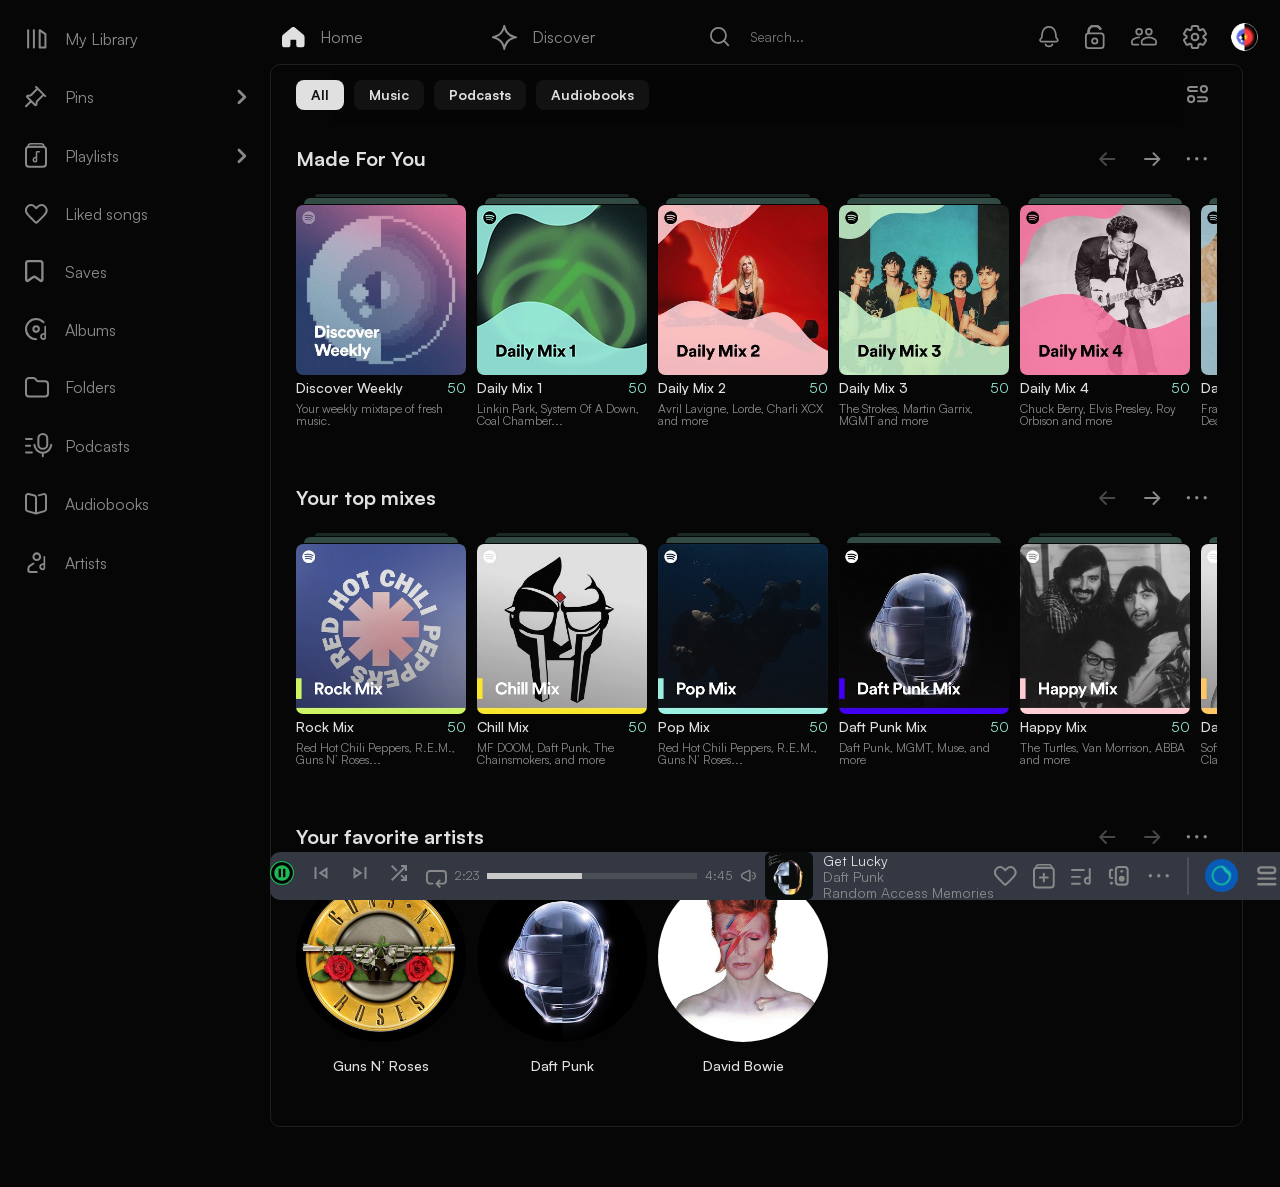
==== commit 63ef7019: "Add hover-state buttons background" ====
--- a/index.html
+++ b/index.html
@@ -6,6 +6,7 @@
   <meta name="viewport" content="width=device-width, initial-scale=1.0" />
   <title>Spotify - Home</title>
   <link rel="stylesheet" href="./css/styles.css" />
+  <link rel="stylesheet" href="https://fonts.googleapis.com/css2?family=Material+Symbols+Outlined:opsz,wght,FILL,GRAD@20..48,100..700,0..1,-50..200"/>
   <link rel="icon" sizes="32x32" type="image/png" href="./assets/icons/favicon32.png" />
 </head>
 
@@ -1170,8 +1171,7 @@
       </ul>
     </section>
   </main>
-  <footer class="player">
-    <div class="player-footer">
+    <footer class="player">
       <div class="controls">
         <button>
           <span class="material-symbols-outlined pause"> pause_circle </span>
@@ -1187,7 +1187,7 @@
           <span class="material-symbols-outlined"> shuffle </span>
         </button>
         <button class="repeat">
-          <img src="./assets/footer-image/repeat.svg" alt="repeat" />
+          <img src="../../assets/footer-image/repeat.svg" alt="repeat" />
         </button>
       </div>
 
@@ -1198,12 +1198,12 @@
         </div>
         <span class="time">4:45</span>
         <a href="#">
-          <img src="./assets/footer-image/dynamics.svg" alt="dynamics" />
+          <img src="../../assets/footer-image/dynamics.svg" alt="dynamics" />
         </a>
       </div>
 
       <div class="song-info">
-        <img src="./assets/footer-image/song-get.svg" alt="Get lucky" />
+        <img src="../../assets/footer-image/song-get.svg" alt="Get lucky" />
 
         <div class="song-text">
           <p class="song-title">Get Lucky</p>
@@ -1215,54 +1215,54 @@
         <ul>
           <li>
             <a href="#">
-              <img src="./assets/footer-image/favourite.svg" alt="favorite" />
+              <img
+                src="../../assets/footer-image/favourite.svg"
+                alt="favorite"
+              />
             </a>
           </li>
           <li class="mobile-add">
             <a href="#">
-              <img src="./assets/footer-image/add-playlist.svg" alt="add-playlist" />
+              <img
+                src="../../assets/footer-image/add-playlist.svg"
+                alt="add-playlist"
+              />
             </a>
           </li>
           <li>
             <a href="#">
-              <img src="./assets/footer-image/lyrics.svg" alt="lyrics" />
+              <img src="../../assets/footer-image/lyrics.svg" alt="lyrics" />
             </a>
           </li>
           <li>
             <a href="#">
-              <img src="./assets/footer-image/device.svg" alt="device" />
+              <img src="../../assets/footer-image/device.svg" alt="device" />
             </a>
           </li>
           <li>
             <a href="#">
-              <img src="./assets/footer-image/semicolon.svg" alt="colon" />
+              <img src="../../assets/footer-image/semicolon.svg" alt="colon" />
             </a>
           </li>
           <li>
-            <img src="./assets/footer-image/horizontal.svg" alt="horizontal" />
+            <img
+              src="../../assets/footer-image/horizontal.svg"
+              alt="horizontal"
+            />
           </li>
           <li>
             <a href="#">
-              <img src="./assets/footer-image/dj.svg" alt="colon" />
+              <img src="../../assets/footer-image/dj.svg" alt="colon" />
             </a>
           </li>
           <li>
             <a href="#">
-              <img src="./assets/footer-image/default.svg" alt="colon" />
+              <img src="../../assets/footer-image/default.svg" alt="colon" />
             </a>
           </li>
         </ul>
       </div>
-    </div>
-    <div class="mobile-footer-player-none">
-      <a href="#">
-        <img src="./assets/footer-image/add-playlist.svg" alt="add-playlist" />
-      </a>
-      <button class="play-arrow">
-        <span class="material-symbols-outlined"> play_circle </span>
-      </button>
-    </div>
-  </footer>
+    </footer>
 </body>
 
 </html>
--- a/css/styles.css
+++ b/css/styles.css
@@ -151,6 +151,9 @@
 }
 .btn_with_img_only span {
   display: none;
+}
+.btn_with_img_only:hover {
+  background-color: rgba(137, 137, 137, 0.1);
 }
 .btn_with_img_only--active {
   background-color: rgba(137, 137, 137, 0.1);
